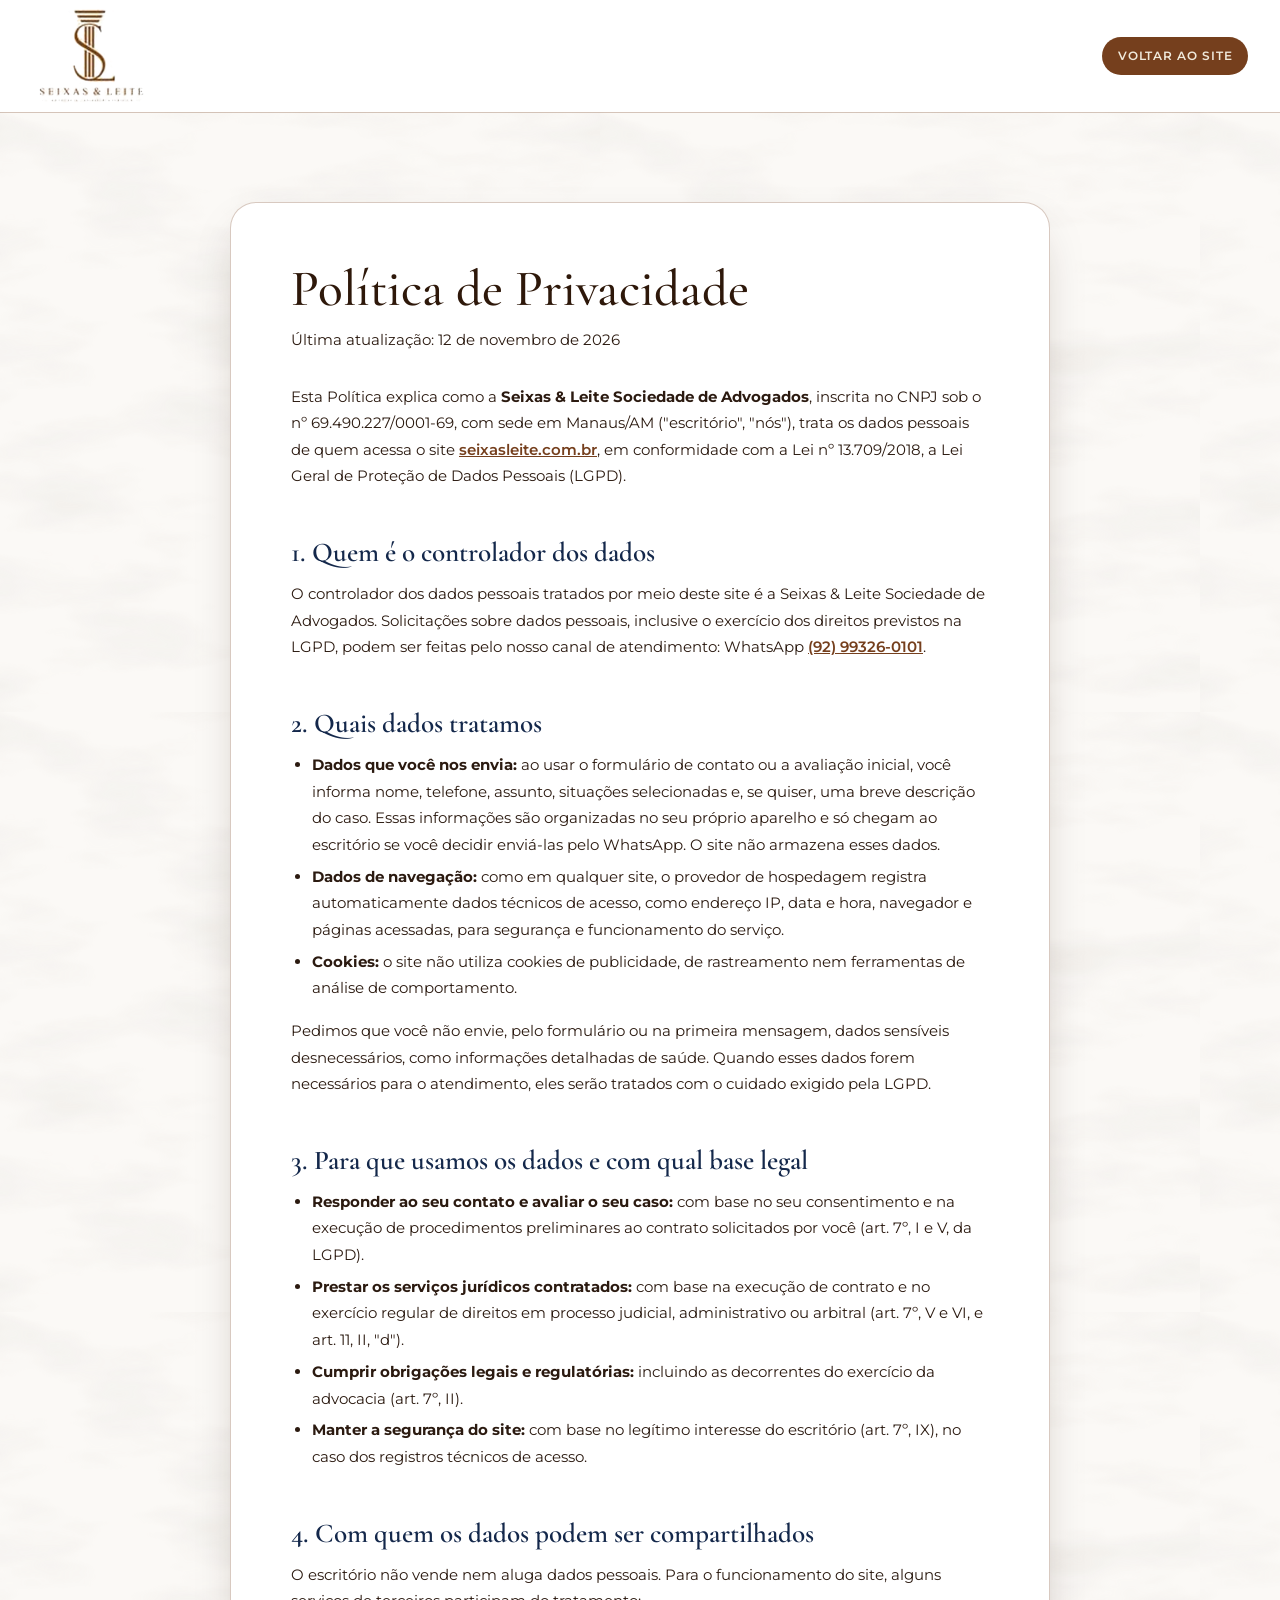
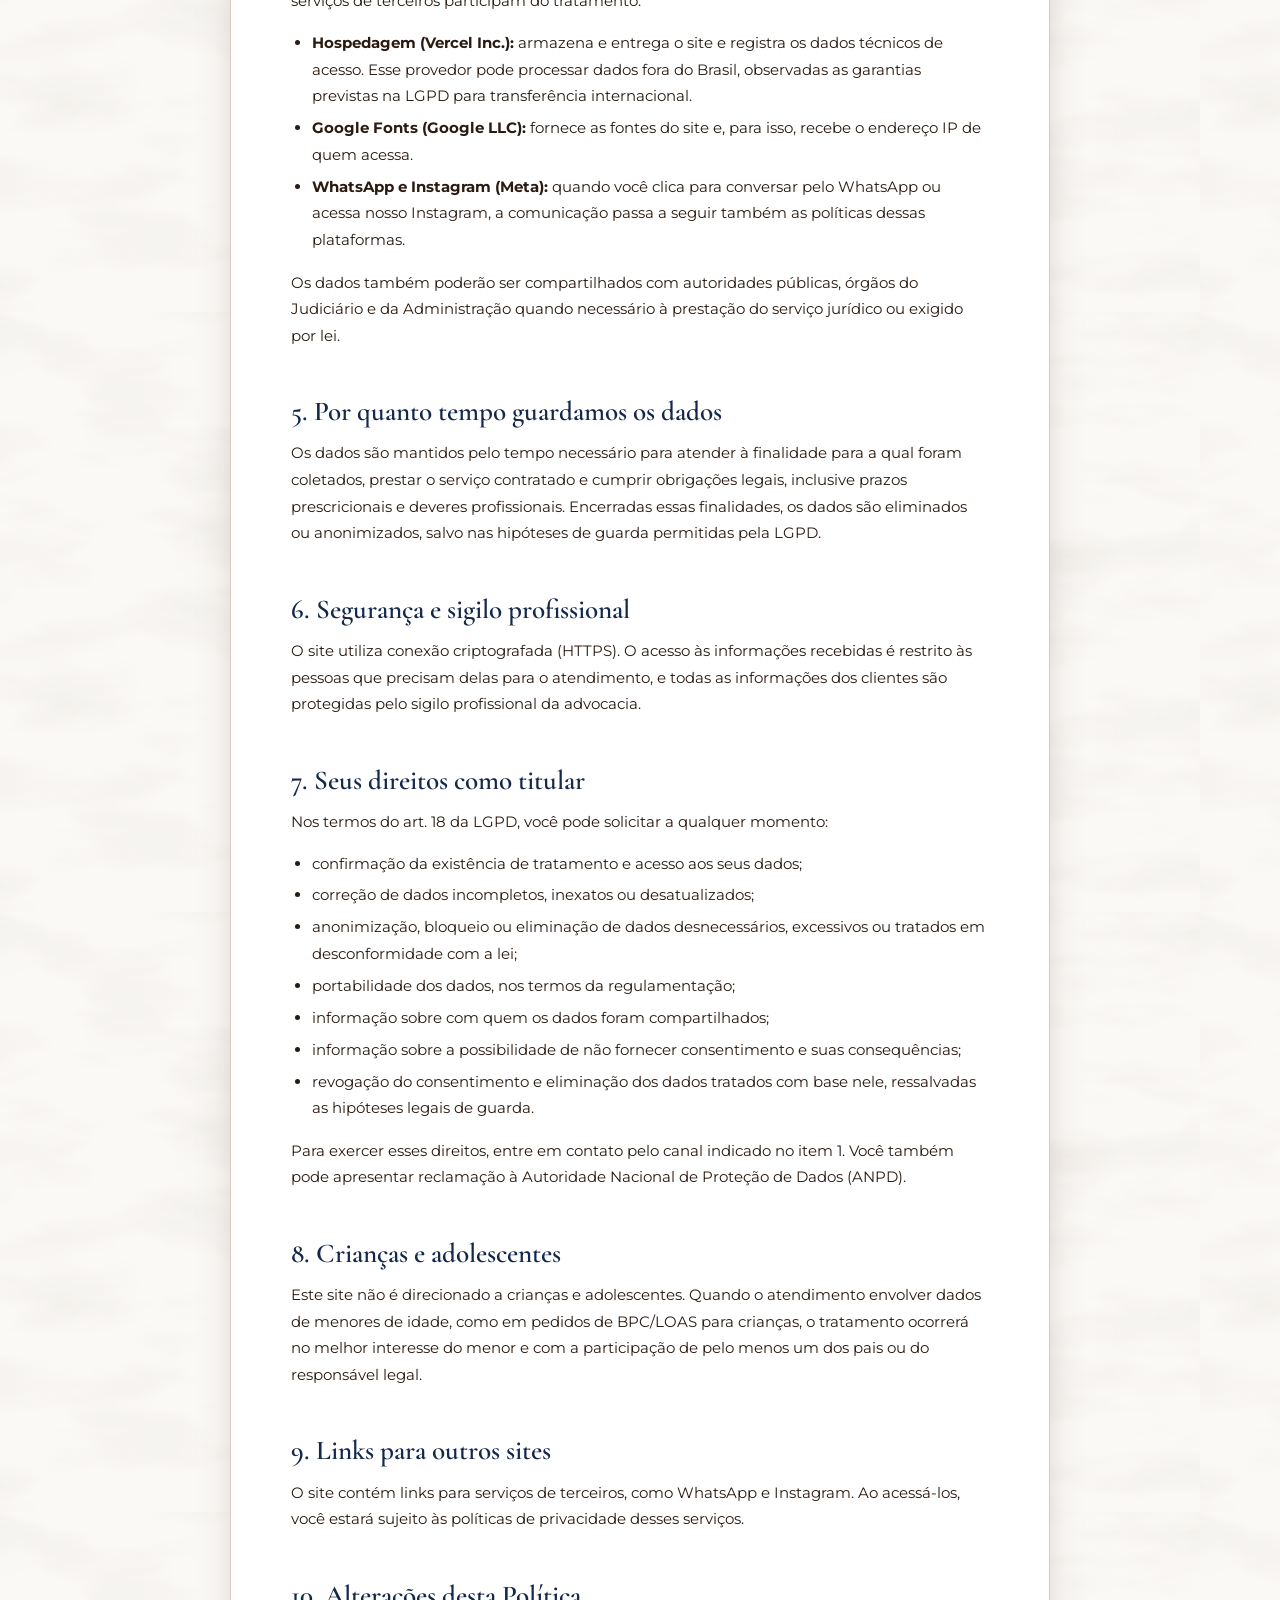
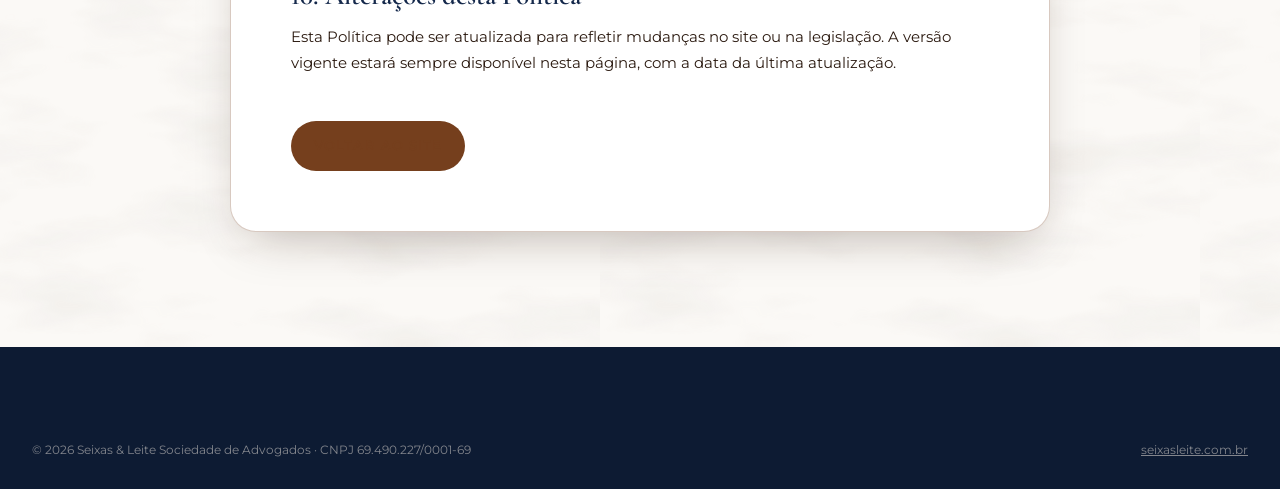
==== politica-de-privacidade.html @ 1a791e8a "Fotos do escritório, OAB das sócias, CNPJ e Política de Privacidade Galeria do escritório com amplia" ====
<!doctype html>
<html lang="pt-BR">
<head>
  <meta charset="utf-8">
  <meta name="viewport" content="width=device-width, initial-scale=1">
  <title>Política de Privacidade | Seixas &amp; Leite</title>
  <meta name="description" content="Como o site da Seixas &amp; Leite Sociedade de Advogados trata dados pessoais, em conformidade com a Lei Geral de Proteção de Dados (LGPD).">
  <meta name="robots" content="index, follow">
  <link rel="canonical" href="https://seixasleite.com.br/politica-de-privacidade">
  <meta name="theme-color" content="#14284B">
  <link rel="icon" href="/favicon.ico" sizes="48x48">
  <link rel="apple-touch-icon" href="/assets/icons/icon-180.png">
  <link rel="preconnect" href="https://fonts.googleapis.com">
  <link rel="preconnect" href="https://fonts.gstatic.com" crossorigin>
  <link href="https://fonts.googleapis.com/css2?family=Cinzel:wght@400;500;600;700&family=Cormorant+Garamond:ital,wght@0,400;0,500;0,600;0,700;1,500&family=Montserrat:wght@300;400;500;600;700&display=swap" rel="stylesheet">
  <link rel="stylesheet" href="/css/style.css?v=20261112">
</head>
<body class="legal-page">

  <header class="header">
    <div class="header__inner container">
      <a href="/" class="brand" aria-label="Seixas & Leite - início">
        <img src="/assets/img/logo-topo.png" alt="Seixas &amp; Leite Advocacia" class="brand__logo" width="400" height="345">
      </a>
      <a href="/" class="btn btn--coffee btn--sm">Voltar ao site</a>
    </div>
  </header>

  <main class="legal">
    <div class="container">
      <article class="legal__box">
        <h1>Política de Privacidade</h1>
        <p class="legal__updated">Última atualização: 12 de novembro de 2026</p>

        <p>Esta Política explica como a <strong>Seixas &amp; Leite Sociedade de Advogados</strong>, inscrita no CNPJ sob o nº 69.490.227/0001-69, com sede em Manaus/AM ("escritório", "nós"), trata os dados pessoais de quem acessa o site <a href="https://seixasleite.com.br">seixasleite.com.br</a>, em conformidade com a Lei nº 13.709/2018, a Lei Geral de Proteção de Dados Pessoais (LGPD).</p>

        <h2>1. Quem é o controlador dos dados</h2>
        <p>O controlador dos dados pessoais tratados por meio deste site é a Seixas &amp; Leite Sociedade de Advogados. Solicitações sobre dados pessoais, inclusive o exercício dos direitos previstos na LGPD, podem ser feitas pelo nosso canal de atendimento: WhatsApp <a href="https://wa.me/5592993260101" target="_blank" rel="noopener">(92) 99326-0101</a>.</p>

        <h2>2. Quais dados tratamos</h2>
        <ul>
          <li><strong>Dados que você nos envia:</strong> ao usar o formulário de contato ou a avaliação inicial, você informa nome, telefone, assunto, situações selecionadas e, se quiser, uma breve descrição do caso. Essas informações são organizadas no seu próprio aparelho e só chegam ao escritório se você decidir enviá-las pelo WhatsApp. O site não armazena esses dados.</li>
          <li><strong>Dados de navegação:</strong> como em qualquer site, o provedor de hospedagem registra automaticamente dados técnicos de acesso, como endereço IP, data e hora, navegador e páginas acessadas, para segurança e funcionamento do serviço.</li>
          <li><strong>Cookies:</strong> o site não utiliza cookies de publicidade, de rastreamento nem ferramentas de análise de comportamento.</li>
        </ul>
        <p>Pedimos que você não envie, pelo formulário ou na primeira mensagem, dados sensíveis desnecessários, como informações detalhadas de saúde. Quando esses dados forem necessários para o atendimento, eles serão tratados com o cuidado exigido pela LGPD.</p>

        <h2>3. Para que usamos os dados e com qual base legal</h2>
        <ul>
          <li><strong>Responder ao seu contato e avaliar o seu caso:</strong> com base no seu consentimento e na execução de procedimentos preliminares ao contrato solicitados por você (art. 7º, I e V, da LGPD).</li>
          <li><strong>Prestar os serviços jurídicos contratados:</strong> com base na execução de contrato e no exercício regular de direitos em processo judicial, administrativo ou arbitral (art. 7º, V e VI, e art. 11, II, "d").</li>
          <li><strong>Cumprir obrigações legais e regulatórias:</strong> incluindo as decorrentes do exercício da advocacia (art. 7º, II).</li>
          <li><strong>Manter a segurança do site:</strong> com base no legítimo interesse do escritório (art. 7º, IX), no caso dos registros técnicos de acesso.</li>
        </ul>

        <h2>4. Com quem os dados podem ser compartilhados</h2>
        <p>O escritório não vende nem aluga dados pessoais. Para o funcionamento do site, alguns serviços de terceiros participam do tratamento:</p>
        <ul>
          <li><strong>Hospedagem (Vercel Inc.):</strong> armazena e entrega o site e registra os dados técnicos de acesso. Esse provedor pode processar dados fora do Brasil, observadas as garantias previstas na LGPD para transferência internacional.</li>
          <li><strong>Google Fonts (Google LLC):</strong> fornece as fontes do site e, para isso, recebe o endereço IP de quem acessa.</li>
          <li><strong>WhatsApp e Instagram (Meta):</strong> quando você clica para conversar pelo WhatsApp ou acessa nosso Instagram, a comunicação passa a seguir também as políticas dessas plataformas.</li>
        </ul>
        <p>Os dados também poderão ser compartilhados com autoridades públicas, órgãos do Judiciário e da Administração quando necessário à prestação do serviço jurídico ou exigido por lei.</p>

        <h2>5. Por quanto tempo guardamos os dados</h2>
        <p>Os dados são mantidos pelo tempo necessário para atender à finalidade para a qual foram coletados, prestar o serviço contratado e cumprir obrigações legais, inclusive prazos prescricionais e deveres profissionais. Encerradas essas finalidades, os dados são eliminados ou anonimizados, salvo nas hipóteses de guarda permitidas pela LGPD.</p>

        <h2>6. Segurança e sigilo profissional</h2>
        <p>O site utiliza conexão criptografada (HTTPS). O acesso às informações recebidas é restrito às pessoas que precisam delas para o atendimento, e todas as informações dos clientes são protegidas pelo sigilo profissional da advocacia.</p>

        <h2>7. Seus direitos como titular</h2>
        <p>Nos termos do art. 18 da LGPD, você pode solicitar a qualquer momento:</p>
        <ul>
          <li>confirmação da existência de tratamento e acesso aos seus dados;</li>
          <li>correção de dados incompletos, inexatos ou desatualizados;</li>
          <li>anonimização, bloqueio ou eliminação de dados desnecessários, excessivos ou tratados em desconformidade com a lei;</li>
          <li>portabilidade dos dados, nos termos da regulamentação;</li>
          <li>informação sobre com quem os dados foram compartilhados;</li>
          <li>informação sobre a possibilidade de não fornecer consentimento e suas consequências;</li>
          <li>revogação do consentimento e eliminação dos dados tratados com base nele, ressalvadas as hipóteses legais de guarda.</li>
        </ul>
        <p>Para exercer esses direitos, entre em contato pelo canal indicado no item 1. Você também pode apresentar reclamação à Autoridade Nacional de Proteção de Dados (ANPD).</p>

        <h2>8. Crianças e adolescentes</h2>
        <p>Este site não é direcionado a crianças e adolescentes. Quando o atendimento envolver dados de menores de idade, como em pedidos de BPC/LOAS para crianças, o tratamento ocorrerá no melhor interesse do menor e com a participação de pelo menos um dos pais ou do responsável legal.</p>

        <h2>9. Links para outros sites</h2>
        <p>O site contém links para serviços de terceiros, como WhatsApp e Instagram. Ao acessá-los, você estará sujeito às políticas de privacidade desses serviços.</p>

        <h2>10. Alterações desta Política</h2>
        <p>Esta Política pode ser atualizada para refletir mudanças no site ou na legislação. A versão vigente estará sempre disponível nesta página, com a data da última atualização.</p>

        <a href="/" class="btn btn--coffee legal__back">Voltar ao site</a>
      </article>
    </div>
  </main>

  <footer class="footer">
    <div class="container footer__bottom">
      <p>© <span data-year>2026</span> Seixas &amp; Leite Sociedade de Advogados · CNPJ 69.490.227/0001-69</p>
      <p><a href="/">seixasleite.com.br</a></p>
    </div>
  </footer>

</body>
</html>
---- css/style.css ----
/* =========================================================
   Seixas & Leite · Sociedade de Advocacia
   Identidade: marrom café (#753F1D) + branco/creme, como nos posts
   Fontes: Cinzel (logo) · Cormorant Garamond (serifa) ·
           Anton (títulos de impacto dos posts) ·
           Montserrat (texto)
   ========================================================= */

:root {
  --coffee: #753f1d;      /* marrom café dos posts */
  --navy: #14284b;        /* azul-marinho: segunda cor principal */
  --navy-deep: #0d1b33;
  --coffee-deep: #5a2f14;
  --coffee-ink: #2e180a;
  --brown: #753f1d;
  --bronze: #8a5532;      /* café claro: detalhes sobre fundo branco */
  --sand: #f0eadc;        /* creme das letras dos posts */
  --paper: #f7f3ec;
  --cream: #f0eadc;
  --marble: #fbf9f6;
  --ink: #2b1a10;
  --muted: #6f5847;
  --line: rgba(117, 63, 29, .28);

  --f-logo: "Cinzel", "Times New Roman", serif;
  --f-serif: "Cormorant Garamond", Georgia, serif;
  --f-impact: "Anton", "Oswald", Impact, sans-serif;
  --f-body: "Montserrat", system-ui, sans-serif;

  --radius: 18px;
  --shadow: 0 20px 50px -20px rgba(46, 24, 10, .35);
  --ease: cubic-bezier(.22, .8, .2, 1);
  --header-h: 112px;

  /* Textura de mármore em SVG (sem imagem externa) */
  --marble-tex: url("data:image/svg+xml,%3Csvg xmlns='http://www.w3.org/2000/svg' width='600' height='600'%3E%3Cfilter id='m'%3E%3CfeTurbulence type='fractalNoise' baseFrequency='.006 .018' numOctaves='4' seed='7'/%3E%3CfeColorMatrix values='0 0 0 0 .55 0 0 0 0 .5 0 0 0 0 .46 0 0 0 -2.2 1.25'/%3E%3C/filter%3E%3Crect width='100%25' height='100%25' filter='url(%23m)' opacity='.16'/%3E%3C/svg%3E");
}

*, *::before, *::after { box-sizing: border-box; }
html { scroll-behavior: smooth; scroll-padding-top: var(--header-h); -webkit-text-size-adjust: 100%; }
body {
  margin: 0;
  font-family: var(--f-body);
  font-size: 16px;
  line-height: 1.65;
  color: var(--ink);
  background: var(--marble);
  overflow-x: hidden;
  -webkit-font-smoothing: antialiased;
}
body.menu-open { overflow: hidden; }
img { max-width: 100%; display: block; }
a { color: inherit; }
button { font: inherit; cursor: pointer; }
h1, h2, h3 { margin: 0; line-height: 1.05; font-weight: 600; }
p { margin: 0 0 1em; }
ul, ol { margin: 0; padding: 0; list-style: none; }
::selection { background: var(--coffee); color: var(--cream); }

.container { width: min(1240px, 100% - 32px); margin-inline: auto; }
@media (min-width: 768px) { .container { width: min(1240px, 100% - 64px); } }

.ico { width: 1.15em; height: 1.15em; flex: none; }

.marble {
  background-color: var(--marble);
  background-image: var(--marble-tex);
  background-size: 600px;
}

/* ---------- Tipografia "dos posts" ---------- */
.t-serif { font-family: var(--f-serif); font-weight: 500; font-style: italic; display: block; }
.t-impact { font-family: var(--f-impact); font-weight: 400; text-transform: uppercase; letter-spacing: .01em; display: block; }
.t-impact--coffee { color: var(--coffee); }
.t-serif-lg { font-family: var(--f-logo); font-weight: 600; text-transform: uppercase; display: block; }
.t-serif-lg--coffee { color: var(--coffee); }
.panel__tagline { font-family: var(--f-serif); font-style: italic; font-weight: 600; color: var(--coffee); font-size: 1.45rem; line-height: 1.25; margin: .35em 0 .8em; }

.eyebrow {
  font-family: var(--f-logo);
  font-size: .78rem;
  letter-spacing: .32em;
  text-transform: uppercase;
  color: var(--sand);
  margin: 0 0 1.1rem;
  display: inline-flex;
  align-items: center;
  gap: .8em;
}
.eyebrow::before { content: ""; width: 34px; height: 1px; background: currentColor; }
.eyebrow--dark { color: var(--bronze); }

.column-icon { width: 26px; height: 44px; color: var(--bronze); display: block; margin: 0 auto 1rem; }
.column-icon--light { color: var(--sand); }

/* ---------- Botões ---------- */
.btn {
  --bg: var(--coffee);
  --fg: var(--cream);
  position: relative;
  display: inline-flex;
  align-items: center;
  justify-content: center;
  gap: .6em;
  padding: 1em 1.7em;
  border: 1px solid transparent;
  border-radius: 999px;
  background: var(--bg);
  color: var(--fg);
  font-family: var(--f-body);
  font-weight: 600;
  font-size: .82rem;
  letter-spacing: .08em;
  text-transform: uppercase;
  text-decoration: none;
  overflow: hidden;
  isolation: isolate;
  transition: transform .35s var(--ease), box-shadow .35s var(--ease), color .35s;
}
.btn::before {
  content: "";
  position: absolute;
  inset: 0;
  z-index: -1;
  background: var(--navy);
  transform: translateY(101%);
  transition: transform .45s var(--ease);
}
.btn:hover { transform: translateY(-2px); box-shadow: var(--shadow); }
.btn:hover::before { transform: none; }
.btn .ico { transition: transform .35s var(--ease); }
.btn:hover .ico:last-child { transform: translateX(4px); }
.btn--light { --bg: var(--sand); --fg: var(--coffee-ink); }
.btn--light::before { background: #fff; }
.btn--coffee { --bg: var(--coffee); }
.btn--ghost { --bg: transparent; border-color: rgba(245, 237, 227, .55); color: var(--cream); }
.btn--ghost::before { background: var(--cream); }
.btn--ghost:hover { color: var(--coffee-ink); }
.btn--sm { padding: .75em 1.25em; font-size: .72rem; }
.btn--block { width: 100%; }
.btn:disabled { opacity: .45; cursor: not-allowed; transform: none; box-shadow: none; }
.btn:disabled::before { display: none; }
.btn:focus-visible, a:focus-visible, button:focus-visible, summary:focus-visible { outline: 2px solid var(--bronze); outline-offset: 3px; }
:is(.hero, .checklist, .duo, .testimonials, .contact, .footer, .menu-mobile) :focus-visible { outline-color: var(--sand); }

.link-arrow { display: inline-flex; align-items: center; gap: .5em; color: var(--coffee); font-weight: 600; text-decoration: none; border-bottom: 1px solid var(--line); padding-bottom: 2px; }
.link-arrow:hover .ico { transform: translateX(4px); }
.link-arrow .ico { transition: transform .3s var(--ease); }

/* ---------- Espaços para imagens (o cliente envia depois) ---------- */
.slot { position: relative; overflow: hidden; margin: 0; background: linear-gradient(140deg, var(--coffee-deep), var(--coffee) 70%, var(--bronze)); }
.slot img { width: 100%; height: 100%; object-fit: cover; }
.slot.is-empty img { display: none; }
.slot.is-empty::before {
  content: "";
  position: absolute;
  inset: 0;
  background:
    radial-gradient(120% 80% at 80% 20%, rgba(240, 234, 220, .28), transparent 60%),
    repeating-linear-gradient(90deg, rgba(255, 255, 255, .035) 0 2px, transparent 2px 22px);
}
.slot.is-empty::after {
  content: attr(data-label);
  position: absolute;
  left: 50%;
  bottom: 18px;
  transform: translateX(-50%);
  max-width: calc(100% - 32px);
  padding: .45em 1em;
  border: 1px dashed rgba(240, 234, 220, .6);
  border-radius: 999px;
  color: var(--paper);
  font-size: .68rem;
  letter-spacing: .08em;
  text-align: center;
  white-space: nowrap;
  overflow: hidden;
  text-overflow: ellipsis;
  background: rgba(46, 24, 10, .45);
  backdrop-filter: blur(4px);
}


/* =========================================================
   HEADER
   ========================================================= */
/* Topo branco, como o fundo da logo */
.header {
  position: fixed;
  inset: 0 0 auto;
  z-index: 130;
  height: var(--header-h);
  color: var(--coffee);
  background: #fff;
  box-shadow: 0 1px 0 var(--line);
  transition: box-shadow .4s, height .4s var(--ease);
}
.header__inner { height: 100%; display: flex; align-items: center; justify-content: space-between; gap: 24px; }
.header.is-scrolled { box-shadow: 0 1px 0 var(--line), 0 12px 30px -20px rgba(46, 24, 10, .45); }

.brand { display: flex; align-items: center; text-decoration: none; flex: none; height: 100%; }
.brand__logo { height: calc(var(--header-h) - 12px); width: auto; transition: transform .5s var(--ease); }
.brand:hover .brand__logo { transform: scale(1.04); }

.nav { display: flex; align-items: center; gap: 18px; }
.nav__list { display: flex; gap: 2px; }
.nav__cta { white-space: nowrap; }
.nav__link {
  position: relative;
  display: flex;
  align-items: baseline;
  gap: 6px;
  padding: 10px 12px;
  white-space: nowrap;
  font-size: .74rem;
  font-weight: 500;
  letter-spacing: .1em;
  text-transform: uppercase;
  text-decoration: none;
  border-radius: 999px;
  transition: color .3s, background .3s;
}
.nav__link:hover { background: rgba(117, 63, 29, .06); }
.nav__link::after {
  content: "";
  position: absolute;
  left: 14px;
  right: 14px;
  bottom: 5px;
  height: 1px;
  background: var(--coffee);
  transform: scaleX(0);
  transform-origin: right;
  transition: transform .45s var(--ease);
}
.nav__link:hover::after, .nav__link.is-current::after { transform: scaleX(1); transform-origin: left; }
.nav__link { color: var(--ink); }
.nav__link.is-current { color: var(--coffee); font-weight: 600; }

.burger { display: none; width: 46px; height: 46px; border: 1px solid currentColor; border-radius: 50%; background: transparent; color: inherit; position: relative; z-index: 120; }
.burger span { position: absolute; left: 13px; right: 13px; height: 1.5px; background: currentColor; transition: transform .4s var(--ease), opacity .3s; }
.burger span:nth-child(1) { top: 16px; }
.burger span:nth-child(2) { top: 22px; right: 18px; }
.burger span:nth-child(3) { top: 28px; }
.menu-open .burger span:nth-child(1) { transform: translateY(6px) rotate(45deg); }
.menu-open .burger span:nth-child(2) { opacity: 0; }
.menu-open .burger span:nth-child(3) { transform: translateY(-6px) rotate(-45deg); }

.menu-mobile {
  position: fixed;
  inset: var(--header-h) 0 0;
  z-index: 110;
  display: flex;
  flex-direction: column;
  justify-content: center;
  gap: 32px;
  padding: 32px 28px 40px;
  overflow-y: auto;
  background: var(--navy);
  background-image: radial-gradient(90% 60% at 100% 0, rgba(255, 255, 255, .08), transparent), var(--marble-tex);
  color: var(--sand);
  clip-path: circle(0 at calc(100% - 40px) 0);
  transition: clip-path .7s var(--ease);
  visibility: hidden;
}
.menu-open .menu-mobile { clip-path: circle(150% at calc(100% - 40px) 0); visibility: visible; }
.menu-mobile__column { position: absolute; right: -20px; bottom: -10px; width: 180px; height: 300px; color: var(--sand); opacity: .08; }
.menu-mobile ul { display: grid; gap: 6px; }
.menu-mobile li { opacity: 0; transform: translateY(20px); transition: opacity .5s, transform .5s var(--ease); }
.menu-open .menu-mobile li { opacity: 1; transform: none; }
.menu-open .menu-mobile li:nth-child(1) { transition-delay: .15s; }
.menu-open .menu-mobile li:nth-child(2) { transition-delay: .2s; }
.menu-open .menu-mobile li:nth-child(3) { transition-delay: .25s; }
.menu-open .menu-mobile li:nth-child(4) { transition-delay: .3s; }
.menu-open .menu-mobile li:nth-child(5) { transition-delay: .35s; }
.menu-mobile a:not(.btn) { display: flex; align-items: baseline; gap: 14px; font-family: var(--f-serif); font-size: clamp(2rem, 9vw, 3rem); font-weight: 500; text-decoration: none; line-height: 1.25; }
.menu-mobile .btn { align-self: flex-start; }
.menu-mobile__foot { font-size: .8rem; color: var(--paper); opacity: .7; margin: 0; display: flex; align-items: center; gap: 6px; }

@media (max-width: 1100px) {
  :root { --header-h: 92px; }
  .nav { display: none; }
  .burger { display: block; }
}
@media (max-width: 420px) {
  :root { --header-h: 84px; }

}

/* =========================================================
   HERO / BANNER
   ========================================================= */
.hero {
  position: relative;
  height: 100vh;
  height: 100svh;
  min-height: 640px;
  overflow: hidden;
  background: var(--navy-deep);
  color: var(--cream);
}
.hero__slides, .slide { position: absolute; inset: 0; }
.slide { opacity: 0; visibility: hidden; transition: opacity 1.1s var(--ease), visibility 1.1s; }
.slide.is-active { opacity: 1; visibility: visible; z-index: 1; }
.slide__media { position: absolute; inset: 0; }
.slide__media img { transform: scale(1.12); transition: transform 7s linear; }
.slide.is-active .slide__media img { transform: scale(1); }
.slide__media.is-empty::after { bottom: auto; top: calc(var(--header-h) + 18px); left: auto; right: 24px; transform: none; }

/* camadas de cor para leitura do texto */
.slide::after {
  content: "";
  position: absolute;
  inset: 0;
  pointer-events: none;
  background:
    linear-gradient(90deg, rgba(20, 40, 75, .96) 0%, rgba(20, 40, 75, .8) 38%, rgba(20, 40, 75, .05) 78%),
    linear-gradient(0deg, rgba(13, 27, 51, .7), transparent 40%);
}

/* Coluna gigante decorativa quando o banner está sem foto */
.slide .slide__media.is-empty::before {
  background:
    url("data:image/svg+xml,%3Csvg xmlns='http://www.w3.org/2000/svg' viewBox='0 0 60 100'%3E%3Cpath fill='%23f0eadc' fill-opacity='.14' d='M4 4h52v4H4zM8 10h44v3H8zM12 15h36v3H12zM15 20h3v62h-3zM21 20h3v62h-3zM27 20h3v62h-3zM33 20h3v62h-3zM39 20h3v62h-3zM12 84h36v3H12zM8 89h44v3H8zM4 94h52v4H4z'/%3E%3C/svg%3E") no-repeat right 8% center / auto 78%,
    radial-gradient(70% 70% at 75% 40%, rgba(240, 234, 220, .25), transparent 70%);
}

.slide__content {
  position: relative;
  z-index: 2;
  height: 100%;
  display: flex;
  flex-direction: column;
  justify-content: center;
  padding-top: var(--header-h);
  padding-bottom: 110px;
}
.slide__content > * { max-width: 640px; }
.slide__title { font-size: clamp(2.6rem, 7.2vw, 5.6rem); line-height: .98; margin-bottom: 1.4rem; }
.slide__title .t-serif { font-size: .62em; color: var(--paper); font-weight: 500; margin-bottom: .1em; }
.slide__title .t-impact { color: var(--cream); }
.slide__text { font-size: clamp(.95rem, 1.6vw, 1.1rem); color: rgba(245, 237, 227, .86); max-width: 520px; font-weight: 300; }
.slide__text strong { color: var(--paper); font-weight: 600; }
.slide__actions { display: flex; flex-wrap: wrap; gap: 12px; margin-top: .8rem; }

/* entrada animada do conteúdo do slide */
.slide__content > * { opacity: 0; transform: translateY(28px); }
.slide.is-active .slide__content > * { opacity: 1; transform: none; transition: opacity .9s var(--ease), transform .9s var(--ease); }
.slide.is-active .slide__content > :nth-child(1) { transition-delay: .25s; }
.slide.is-active .slide__content > :nth-child(2) { transition-delay: .4s; }
.slide.is-active .slide__content > :nth-child(3) { transition-delay: .6s; }
.slide.is-active .slide__content > :nth-child(4) { transition-delay: .75s; }

/* Setas do carrossel de depoimentos */
.arrow {
  width: 50px;
  height: 50px;
  border-radius: 50%;
  border: 1px solid rgba(245, 237, 227, .4);
  background: rgba(46, 24, 10, .25);
  color: var(--cream);
  display: grid;
  place-items: center;
  backdrop-filter: blur(6px);
  transition: background .3s, color .3s, transform .3s var(--ease);
}
.arrow:hover { background: var(--sand); color: var(--coffee-ink); transform: scale(1.06); }
.arrow--prev .ico { transform: rotate(180deg); }

.hero__scroll {
  position: absolute;
  z-index: 3;
  left: 50%;
  bottom: 30px;
  transform: translateX(-50%);
  display: grid;
  justify-items: center;
  gap: 8px;
  font-size: .62rem;
  letter-spacing: .3em;
  text-transform: uppercase;
  text-decoration: none;
  color: var(--paper);
}
.hero__scroll span { width: 1px; height: 42px; background: linear-gradient(var(--sand), transparent); position: relative; overflow: hidden; }
.hero__scroll span::after { content: ""; position: absolute; left: 0; top: -40%; width: 1px; height: 40%; background: var(--cream); animation: scrollLine 2s ease-in-out infinite; }
@keyframes scrollLine { to { top: 110%; } }

@media (max-width: 767px) {
  .hero { min-height: 600px; }
  .slide::after { background: linear-gradient(0deg, rgba(20, 40, 75, .98) 8%, rgba(20, 40, 75, .8) 50%, rgba(20, 40, 75, .1) 100%); }
  .slide__content { justify-content: flex-end; padding-bottom: 64px; }
  .slide .slide__media.is-empty::before { background-position: center 22%, center; background-size: auto 46%, cover; }
  .slide__actions .btn { flex: 1 1 100%; }
  .hero__scroll { display: none; }
  .arrow { width: 44px; height: 44px; }
}

/* ---------- Faixa (marquee) ---------- */
.marquee { background: var(--coffee); color: var(--paper); overflow: hidden; padding: 18px 0; border-block: 1px solid rgba(240, 234, 220, .35); }
.marquee__track { display: flex; width: max-content; gap: 34px; align-items: center; animation: marquee 38s linear infinite; }
.marquee span { font-family: var(--f-logo); font-size: clamp(.9rem, 1.6vw, 1.15rem); letter-spacing: .22em; text-transform: uppercase; white-space: nowrap; }
.marquee i { color: var(--sand); font-style: normal; }
.marquee:hover .marquee__track { animation-play-state: paused; }
@keyframes marquee { to { transform: translateX(-50%); } }

/* =========================================================
   SEÇÕES (base)
   ========================================================= */
.section { padding: clamp(80px, 11vw, 140px) 0; position: relative; }
.section__head { text-align: center; max-width: 720px; margin: 0 auto clamp(44px, 6vw, 70px); }
.section__head .eyebrow { justify-content: center; }
.section__head .eyebrow::after { content: ""; width: 34px; height: 1px; background: currentColor; }
.section__title { font-family: var(--f-serif); font-weight: 500; font-size: clamp(2.3rem, 5.4vw, 4rem); line-height: 1.02; color: var(--coffee-ink); margin-bottom: .45em; }
.section__title em { font-style: italic; color: var(--coffee); position: relative; }
.section__title--left { text-align: left; }
.section__title--light { color: var(--cream); }
.section__title--light em { color: var(--sand); }
.section__lead { color: var(--muted); font-size: 1.05rem; margin: 0; }

/* Revelar ao rolar */
.reveal { opacity: 0; transform: translateY(40px); transition: opacity 1s var(--ease), transform 1s var(--ease); }
.reveal.is-visible { opacity: 1; transform: none; }

/* =========================================================
   SERVIÇOS (abas)
   ========================================================= */
.tabs__list {
  position: relative;
  display: flex;
  gap: 4px;
  padding: 6px;
  margin: 0 auto 36px;
  width: fit-content;
  max-width: 100%;
  background: #fff;
  border: 1px solid var(--line);
  border-radius: 999px;
  box-shadow: var(--shadow);
  overflow-x: auto;
  scrollbar-width: none;
}
.tabs__list::-webkit-scrollbar { display: none; }
.tab {
  position: relative;
  z-index: 1;
  display: flex;
  align-items: center;
  gap: 8px;
  padding: 14px 22px;
  border: 0;
  border-radius: 999px;
  background: transparent;
  color: var(--muted);
  font-weight: 600;
  font-size: .82rem;
  letter-spacing: .04em;
  white-space: nowrap;
  transition: color .35s;
}
.tab.is-active { color: var(--cream); }
.tab__icon { width: 20px; height: 20px; color: var(--bronze); transition: color .35s; }
.tab.is-active .tab__icon { color: var(--paper); }
.tabs__ink { position: absolute; top: 6px; bottom: 6px; left: 0; width: 0; border-radius: 999px; background: linear-gradient(135deg, var(--navy), var(--navy-deep)); transition: transform .5s var(--ease), width .5s var(--ease); }

.tab-panel { animation: panelIn .7s var(--ease); }
.tab-panel[hidden] { display: none; }
@keyframes panelIn { from { opacity: 0; transform: translateY(18px); } to { opacity: 1; transform: none; } }

.panel {
  display: grid;
  grid-template-columns: minmax(0, 5fr) minmax(0, 7fr);
  gap: clamp(28px, 4vw, 56px);
  padding: clamp(28px, 4vw, 52px);
  background: #fff;
  border: 1px solid var(--line);
  border-radius: calc(var(--radius) + 8px);
  box-shadow: var(--shadow);
  position: relative;
  overflow: hidden;
}
.panel::before { content: ""; position: absolute; inset: 0 auto 0 0; width: 5px; background: linear-gradient(var(--navy), var(--coffee)); }
.panel__intro h3 { font-size: clamp(2.2rem, 4.2vw, 3.4rem); line-height: .95; color: var(--brown); }
.panel__intro p:not(.panel__tagline) { color: var(--muted); }
.panel__intro strong { color: var(--coffee); }
.panel__grid { display: grid; grid-template-columns: repeat(2, minmax(0, 1fr)); gap: 14px; align-content: start; }
.card-mini {
  padding: 20px 20px 18px;
  border: 1px solid var(--line);
  border-radius: var(--radius);
  background: linear-gradient(180deg, var(--marble), #fff);
  transition: transform .4s var(--ease), box-shadow .4s var(--ease), border-color .4s;
  position: relative;
}
.card-mini--wide { grid-column: 1 / -1; }
.card-mini::before { content: "✦"; color: var(--bronze); font-size: .8rem; display: block; margin-bottom: 6px; transition: transform .5s var(--ease); }
.card-mini:hover { transform: translateY(-4px); border-color: var(--coffee); box-shadow: 0 16px 30px -18px rgba(117, 63, 29, .45); }
.card-mini:hover::before { transform: rotate(180deg) scale(1.2); }
.card-mini b { display: block; color: var(--coffee-ink); font-size: .95rem; margin-bottom: 4px; line-height: 1.3; }
.card-mini span { color: var(--muted); font-size: .86rem; line-height: 1.5; }

@media (max-width: 900px) {
  .panel { grid-template-columns: 1fr; }
}
@media (max-width: 560px) {
  .tabs__list { width: 100%; border-radius: 20px; }
  .tab { padding: 12px 16px; font-size: .76rem; }
  .panel__grid { grid-template-columns: 1fr; }
}

/* =========================================================
   CHECKLIST
   ========================================================= */
.checklist { background: var(--navy); color: var(--cream); overflow: hidden; }
.checklist::before { content: ""; position: absolute; inset: 0; background: radial-gradient(60% 70% at 0 0, rgba(255, 255, 255, .07), transparent 70%), radial-gradient(50% 60% at 100% 100%, rgba(117, 63, 29, .45), transparent 70%); }
.checklist__grid { position: relative; display: grid; grid-template-columns: 1fr 1fr; gap: clamp(36px, 6vw, 90px); align-items: center; }
.checklist__title { font-size: clamp(3rem, 8vw, 6rem); line-height: .9; margin-bottom: .4em; }
.checklist__title .t-serif { font-size: .55em; line-height: 1.1; color: var(--sand); margin-bottom: .15em; }
.checklist__title .t-impact--outline { color: transparent; -webkit-text-stroke: 1.5px var(--sand); }
.checklist__head > p { color: rgba(245, 237, 227, .78); max-width: 460px; }

.meter { margin-top: 28px; max-width: 420px; }
.meter__bar { height: 6px; border-radius: 9px; background: rgba(245, 237, 227, .12); overflow: hidden; }
.meter__bar span { display: block; height: 100%; width: calc(var(--p) * 1%); background: linear-gradient(90deg, var(--sand), var(--paper)); transition: width .6s var(--ease); }
.meter__text { margin-top: 10px; font-size: .85rem; color: var(--paper); }
.meter__text b { font-family: var(--f-impact); font-size: 1.4rem; font-weight: 400; color: var(--sand); margin-right: 4px; }

.checklist__list { display: grid; gap: 10px; }
.check {
  display: flex;
  align-items: center;
  gap: 14px;
  padding: 15px 18px;
  border: 1px solid rgba(240, 234, 220, .25);
  border-radius: 14px;
  background: rgba(245, 237, 227, .04);
  cursor: pointer;
  transition: background .3s, border-color .3s, transform .3s var(--ease);
  font-size: .93rem;
}
.check:hover { background: rgba(245, 237, 227, .08); transform: translateX(4px); }
.check input { position: absolute; opacity: 0; pointer-events: none; }
.check__box { flex: none; width: 24px; height: 24px; border-radius: 7px; border: 1.5px solid var(--sand); display: grid; place-items: center; transition: background .3s; }
.check__box::after { content: ""; width: 10px; height: 5px; border-left: 2px solid var(--coffee-ink); border-bottom: 2px solid var(--coffee-ink); transform: rotate(-45deg) scale(0); margin-top: -2px; transition: transform .3s var(--ease); }
.check input:checked ~ .check__box { background: var(--sand); }
.check input:checked ~ .check__box::after { transform: rotate(-45deg) scale(1); }
.check:has(input:checked) { border-color: var(--sand); background: rgba(240, 234, 220, .12); }
.check input:focus-visible ~ .check__box { outline: 2px solid var(--paper); outline-offset: 3px; }
.checklist__list .btn { margin-top: 10px; }

@media (max-width: 900px) { .checklist__grid { grid-template-columns: 1fr; } }

/* =========================================================
   ESPECIALISTAS
   ========================================================= */
.team__grid { display: grid; grid-template-columns: 1fr auto 1fr; gap: clamp(24px, 4vw, 48px); align-items: center; }
.person {
  background: #fff;
  border-radius: calc(var(--radius) + 6px);
  overflow: hidden;
  border: 1px solid var(--line);
  box-shadow: var(--shadow);
  transition: transform .6s var(--ease), box-shadow .6s var(--ease);
}
.person:hover { transform: translateY(-8px); box-shadow: 0 34px 60px -28px rgba(46, 24, 10, .55); }
.person__photo { aspect-ratio: 750 / 790; }
.person__photo img { transition: transform 1.2s var(--ease); }
.person:hover .person__photo img { transform: scale(1.05); }
.person__photo.is-empty::before { background: url("data:image/svg+xml,%3Csvg xmlns='http://www.w3.org/2000/svg' viewBox='0 0 60 100'%3E%3Cpath fill='%23f0eadc' fill-opacity='.22' d='M4 4h52v4H4zM8 10h44v3H8zM12 15h36v3H12zM15 20h3v62h-3zM21 20h3v62h-3zM27 20h3v62h-3zM33 20h3v62h-3zM39 20h3v62h-3zM12 84h36v3H12zM8 89h44v3H8zM4 94h52v4H4z'/%3E%3C/svg%3E") no-repeat center 40% / auto 45%; }
.person__body { padding: 26px 28px 24px; position: relative; }
.person__role { font-family: var(--f-logo); font-size: .7rem; letter-spacing: .28em; text-transform: uppercase; color: var(--bronze); margin-bottom: .4rem; }
.sr-only { position: absolute; width: 1px; height: 1px; padding: 0; margin: -1px; overflow: hidden; clip: rect(0 0 0 0); white-space: nowrap; border: 0; }
.person__oab { font-size: .78rem; color: var(--muted); margin: .3rem 0 1rem; }
.person__tags { display: flex; flex-wrap: wrap; gap: 6px; }
.person__tags li { font-size: .7rem; font-weight: 600; letter-spacing: .06em; text-transform: uppercase; padding: 6px 12px; border-radius: 999px; background: var(--cream); color: var(--brown); }
.person__more { height: 0; overflow: hidden; transition: height .45s var(--ease); }
.person__list { margin: 0; padding: 16px 0 0; list-style: none; display: grid; gap: 8px; color: var(--muted); font-size: .9rem; line-height: 1.5; }
.person__list li { position: relative; padding-left: 16px; }
.person__list li::before { content: ""; position: absolute; left: 0; top: .6em; width: 6px; height: 6px; border-radius: 50%; background: var(--coffee); }
.person__toggle { margin-top: 18px; border: 0; background: none; padding: 0; color: var(--coffee); font-weight: 600; font-size: .78rem; letter-spacing: .1em; text-transform: uppercase; display: inline-flex; align-items: center; gap: 10px; }
.person__toggle span { width: 26px; height: 26px; border-radius: 50%; border: 1px solid var(--coffee); display: grid; place-items: center; transition: transform .4s var(--ease), background .3s, color .3s; }
.person.is-open .person__toggle span { transform: rotate(45deg); background: var(--coffee); color: #fff; }

.team__quote { max-width: 260px; text-align: center; }
.team__amp { font-family: var(--f-logo); font-size: clamp(5rem, 10vw, 8rem); line-height: 1; color: var(--coffee); display: block; }
.team__quote p { font-family: var(--f-serif); font-size: 1.35rem; line-height: 1.3; color: var(--brown); font-style: italic; }
.team__quote em { color: var(--coffee); }

@media (max-width: 900px) {
  .team__grid { grid-template-columns: 1fr 1fr; }
  .team__quote { grid-column: 1 / -1; grid-row: 1; max-width: 520px; margin: 0 auto; }
  .team__amp { font-size: 4rem; }
}
@media (max-width: 620px) { .team__grid { grid-template-columns: 1fr; } }

/* =========================================================
   BANNER DAS SÓCIAS
   ========================================================= */
.duo { position: relative; min-height: clamp(520px, 80vh, 760px); display: grid; align-items: center; color: var(--cream); overflow: hidden; }
.duo__media { position: absolute; inset: -10% 0; }
.duo__media img { will-change: transform; }
.duo::after { content: ""; position: absolute; inset: 0; background: linear-gradient(180deg, rgba(117, 63, 29, .6), rgba(90, 47, 20, .85)), radial-gradient(60% 60% at 50% 50%, transparent, rgba(46, 24, 10, .6)); }
.duo__media.is-empty::after { bottom: 24px; }
.duo__content { position: relative; z-index: 2; text-align: center; display: grid; justify-items: center; padding: 80px 0; }
.duo__names { font-family: var(--f-logo); font-size: clamp(2.6rem, 9vw, 7rem); font-weight: 500; letter-spacing: .08em; text-transform: uppercase; line-height: 1; margin: 0 0 .3em; display: flex; flex-wrap: wrap; justify-content: center; align-items: center; gap: .25em; }
.duo__names em { font-family: var(--f-logo); font-style: normal; font-weight: 400; color: var(--sand); font-size: .8em; }
.duo__text { max-width: 560px; font-size: 1.1rem; font-weight: 300; color: rgba(245, 237, 227, .88); margin-bottom: 1.8rem; }

/* =========================================================
   NOSSO ESCRITÓRIO
   ========================================================= */
.office { background: var(--cream); }
.office__grid { display: grid; grid-template-columns: 1fr 1.05fr; gap: clamp(36px, 6vw, 80px); align-items: center; }
.office__text > p { color: var(--muted); font-size: 1.02rem; }
.office__text strong { color: var(--coffee); }
.values { margin-top: 28px; display: grid; gap: 12px; }
.values li { padding: 16px 18px 16px 54px; position: relative; background: rgba(255, 255, 255, .7); border-radius: 14px; border: 1px solid var(--line); color: var(--muted); font-size: .92rem; }
.values li::before { content: "✦"; position: absolute; left: 20px; top: 15px; color: var(--bronze); }
.values b { display: block; color: var(--coffee-ink); font-family: var(--f-serif); font-size: 1.3rem; font-weight: 600; line-height: 1.2; }

.office__gallery { display: grid; grid-template-columns: 1.2fr 1fr; grid-template-rows: 1fr 1fr; gap: 14px; aspect-ratio: 1 / 1; }
.office__gallery .slot { border-radius: var(--radius); }
.office__gallery .g1 { grid-row: 1 / 3; }
.office__gallery .slot img { transition: transform 1.2s var(--ease); }
.office__gallery .slot:hover img { transform: scale(1.06); }

.steps { margin-top: clamp(64px, 9vw, 110px); }

.steps__title { font-family: var(--f-impact); font-weight: 400; text-transform: uppercase; font-size: clamp(2rem, 4.6vw, 3.4rem); color: var(--brown); text-align: center; margin-bottom: 40px; line-height: 1; }
.steps__title .t-serif { text-transform: none; font-size: .6em; color: var(--bronze); margin-bottom: .2em; }
.steps__list { display: grid; grid-template-columns: repeat(4, 1fr); gap: 18px; counter-reset: s; position: relative; }
.steps__list::before { content: ""; position: absolute; top: 34px; left: 12%; right: 12%; height: 1px; background: repeating-linear-gradient(90deg, var(--bronze) 0 6px, transparent 6px 12px); }
.step { position: relative; text-align: center; padding: 0 8px; }
.step__n { width: 68px; height: 68px; margin: 0 auto 18px; display: grid; place-items: center; border-radius: 50%; background: var(--navy); color: var(--paper); font-family: var(--f-logo); font-size: 1.5rem; box-shadow: 0 0 0 8px var(--cream), 0 0 0 9px var(--line); position: relative; transition: transform .5s var(--ease), background .4s; }
.step:hover .step__n { transform: translateY(-6px) rotate(-6deg); background: var(--coffee); }
.step b { display: block; font-family: var(--f-serif); font-size: 1.4rem; color: var(--coffee-ink); line-height: 1.2; margin-bottom: 6px; }
.step p { color: var(--muted); font-size: .9rem; margin: 0; }
.step.reveal:nth-child(2) { transition-delay: .1s; }
.step.reveal:nth-child(3) { transition-delay: .2s; }
.step.reveal:nth-child(4) { transition-delay: .3s; }
@media (max-width: 860px) {
  .steps__list { grid-template-columns: 1fr 1fr; row-gap: 40px; }
  .steps__list::before { display: none; }
}
@media (max-width: 480px) {
  .steps__list { grid-template-columns: 1fr; }
  .step { display: grid; grid-template-columns: 68px 1fr; column-gap: 18px; text-align: left; align-items: center; }
  .step__n { grid-row: 1 / 3; margin: 0; }
}

@media (max-width: 820px) {
  .office__grid { grid-template-columns: 1fr; }
  .office__gallery { aspect-ratio: 4 / 3.4; }
}

/* =========================================================
   INSTAGRAM / REELS
   ========================================================= */
.reels__track { display: grid; grid-template-columns: repeat(3, minmax(0, 1fr)); gap: clamp(14px, 2.4vw, 28px); max-width: 1000px; margin: 0 auto; }
.reel {
  position: relative;
  margin: 0;
  aspect-ratio: 9 / 16;
  border-radius: calc(var(--radius) + 6px);
  overflow: hidden;
  background: var(--coffee-deep);
  box-shadow: var(--shadow);
  cursor: pointer;
  isolation: isolate;
  transition: transform .5s var(--ease), box-shadow .5s var(--ease);
}
.reel video { width: 100%; height: 100%; object-fit: cover; display: block; }
.reel::after { content: ""; position: absolute; inset: 0; pointer-events: none; background: linear-gradient(180deg, rgba(46, 24, 10, .55), transparent 22%, transparent 75%, rgba(46, 24, 10, .45)); }
.reel:hover, .reel.is-sound { transform: translateY(-6px); box-shadow: 0 34px 60px -28px rgba(46, 24, 10, .6); }
.reel.is-sound { outline: 2px solid var(--coffee); outline-offset: 4px; }
.reel__top { position: absolute; z-index: 2; top: 12px; left: 12px; right: 12px; display: flex; align-items: center; gap: 8px; color: #fff; font-size: .74rem; font-weight: 600; text-shadow: 0 1px 6px rgba(0, 0, 0, .45); }
.reel__top img { width: 28px; height: 28px; border-radius: 50%; object-fit: cover; box-shadow: 0 0 0 2px #fff; }
.reel__sound { position: absolute; z-index: 2; right: 12px; bottom: 12px; width: 40px; height: 40px; border: 0; border-radius: 50%; display: grid; place-items: center; background: rgba(46, 24, 10, .55); color: #fff; backdrop-filter: blur(6px); transition: background .3s, transform .3s var(--ease); }
.reel__sound .ico { width: 20px; height: 20px; grid-area: 1 / 1; }
.reel__sound .ico--on, .reel.is-sound .reel__sound .ico--off { display: none; }
.reel.is-sound .reel__sound .ico--on { display: block; }
.reel.is-sound .reel__sound { background: var(--coffee); transform: scale(1.08); }
.reel.needs-tap .reel__sound { animation: pulseBtn 1.2s ease-in-out 2; }
@keyframes pulseBtn { 50% { transform: scale(1.18); } }

.reels__foot { display: grid; justify-items: center; gap: 18px; margin-top: 36px; text-align: center; }
.reels__hint { margin: 0; font-size: .85rem; color: var(--muted); }

/* Celular: carrossel deslizante, um reel e meio visível */
@media (max-width: 720px) {
  .reels__track { display: flex; overflow-x: auto; scroll-snap-type: x mandatory; gap: 12px; margin: 0 -16px; padding: 4px 16px 18px; scrollbar-width: none; }
  .reels__track::-webkit-scrollbar { display: none; }
  .reel { flex: 0 0 62%; scroll-snap-align: center; }
  .reel:hover, .reel.is-sound { transform: none; }
}

/* =========================================================
   DEPOIMENTOS
   ========================================================= */
.testimonials { background: linear-gradient(160deg, var(--navy), var(--navy-deep) 70%); color: var(--cream); overflow: hidden; }
.testimonials::before { content: ""; position: absolute; inset: 0; background-image: var(--marble-tex); background-size: 600px; opacity: .25; mix-blend-mode: screen; pointer-events: none; }
.section__head--light .eyebrow { color: var(--sand); }
.carousel { position: relative; }
.carousel__viewport { overflow: hidden; }
.carousel__track { --gap: 20px; display: flex; gap: var(--gap); transition: transform .8s var(--ease); touch-action: pan-y; }
.quote-card {
  flex: 0 0 calc((100% - var(--gap) * 2) / 3);
  display: flex;
  flex-direction: column;
  padding: 34px;
  border: 1px solid rgba(240, 234, 220, .25);
  border-radius: var(--radius);
  background: rgba(245, 237, 227, .06);
  position: relative;
  transition: border-color .4s, background .4s;
}
.quote-card:hover { border-color: var(--sand); background: rgba(245, 237, 227, .09); }
.quote-card::before { content: "“"; position: absolute; right: 24px; top: 6px; font-family: var(--f-logo); font-size: 6rem; color: var(--sand); opacity: .22; line-height: 1; }
.quote-card .stars { color: var(--sand); display: flex; gap: 4px; }
.quote-card .stars svg { width: 15px; height: 15px; }
.quote-card blockquote { flex: 1; margin: 16px 0 22px; font-family: var(--f-serif); font-size: 1.3rem; line-height: 1.45; font-style: italic; color: rgba(245, 237, 227, .92); }
.quote-card__who { margin: 0; display: flex; flex-direction: column; }
.quote-card__who b { font-weight: 600; }
.quote-card__who span { font-size: .75rem; letter-spacing: .14em; text-transform: uppercase; color: var(--sand); }
.carousel__nav { display: flex; align-items: center; justify-content: center; gap: 20px; margin-top: 34px; }
.carousel__dots { display: flex; gap: 8px; }
.carousel__dots button { width: 8px; height: 8px; border-radius: 9px; border: 0; padding: 0; background: rgba(245, 237, 227, .3); transition: width .4s var(--ease), background .3s; }
.carousel__dots button.is-active { width: 28px; background: var(--sand); }
@media (max-width: 980px) { .quote-card { flex-basis: calc((100% - var(--gap)) / 2); } }
@media (max-width: 640px) { .quote-card { flex-basis: 100%; padding: 28px; } }

/* =========================================================
   FAQ
   ========================================================= */
.faq__grid { display: grid; grid-template-columns: .85fr 1.15fr; gap: clamp(36px, 6vw, 80px); align-items: start; }
.faq__head { position: sticky; top: 110px; }
.faq__head > p { color: var(--muted); }
.accordion { display: grid; gap: 12px; }
.acc { background: #fff; border: 1px solid var(--line); border-radius: var(--radius); overflow: hidden; transition: box-shadow .4s, border-color .4s; }
.acc[open] { border-color: var(--coffee); box-shadow: var(--shadow); }
.acc summary { list-style: none; cursor: pointer; padding: 22px 64px 22px 24px; font-family: var(--f-serif); font-size: 1.3rem; font-weight: 600; color: var(--coffee-ink); line-height: 1.3; position: relative; }
.acc summary::-webkit-details-marker { display: none; }
.acc summary span { position: absolute; right: 22px; top: 50%; width: 28px; height: 28px; margin-top: -14px; border-radius: 50%; background: var(--cream); transition: transform .4s var(--ease), background .3s; }
.acc summary span::before, .acc summary span::after { content: ""; position: absolute; left: 8px; right: 8px; top: 13px; height: 2px; background: var(--coffee); transition: transform .4s var(--ease); }
.acc summary span::after { transform: rotate(90deg); }
.acc[open] summary span { background: var(--coffee); transform: rotate(180deg); }
.acc[open] summary span::before, .acc[open] summary span::after { background: var(--cream); }
.acc[open] summary span::after { transform: rotate(0); }
.acc__body { padding: 0 24px 22px; color: var(--muted); }
.acc__body p { margin: 0; }
.acc__body strong { color: var(--coffee); }
.acc[open] .acc__body { animation: panelIn .5s var(--ease); }
@media (max-width: 860px) {
  .faq__grid { grid-template-columns: 1fr; }
  .faq__head { position: static; }
}


/* =========================================================
   CONTATO
   ========================================================= */
.contact { background: var(--coffee); color: var(--cream); overflow: hidden; }
.contact::before { content: ""; position: absolute; width: 60vw; height: 60vw; right: -20vw; top: -20vw; border-radius: 50%; background: radial-gradient(circle, rgba(255, 255, 255, .07), transparent 65%); pointer-events: none; }
.contact__grid { position: relative; display: grid; grid-template-columns: 1fr 1fr; gap: clamp(36px, 6vw, 90px); align-items: center; }
.contact__title { font-size: clamp(2.8rem, 7vw, 5.4rem); line-height: .95; margin-bottom: .5em; }
.contact__title .t-serif { font-size: .6em; color: var(--paper); margin-bottom: .15em; }
.contact__text > p { color: rgba(245, 237, 227, .78); max-width: 460px; }
.contact__links { display: grid; gap: 12px; margin-top: 26px; }
.contact__links a { display: inline-flex; align-items: center; gap: 12px; text-decoration: none; font-weight: 500; width: fit-content; padding-bottom: 2px; border-bottom: 1px solid rgba(240, 234, 220, .35); transition: color .3s, border-color .3s; }
.contact__links a:hover { color: var(--sand); border-color: var(--sand); }
.contact__links .ico { color: var(--sand); width: 1.3em; height: 1.3em; }

.form { padding: clamp(26px, 4vw, 44px); border-radius: calc(var(--radius) + 8px); background: var(--marble); background-image: var(--marble-tex); background-size: 600px; color: var(--ink); box-shadow: 0 40px 80px -30px rgba(0, 0, 0, .6); display: grid; gap: 16px; }
.field { position: relative; }
.field input, .field textarea, .field select {
  width: 100%;
  padding: 24px 16px 10px;
  font: inherit;
  font-size: .95rem;
  color: var(--ink);
  background: #fff;
  border: 1px solid var(--line);
  border-radius: 12px;
  outline: none;
  transition: border-color .3s, box-shadow .3s;
  appearance: none;
}
.field textarea { resize: vertical; min-height: 110px; }
.field--select::after { content: ""; position: absolute; right: 18px; top: 26px; width: 8px; height: 8px; border-right: 1.5px solid var(--bronze); border-bottom: 1.5px solid var(--bronze); transform: rotate(45deg); pointer-events: none; }
.field label { position: absolute; left: 17px; top: 17px; font-size: .92rem; color: var(--muted); pointer-events: none; transition: transform .3s var(--ease), font-size .3s, color .3s, top .3s; }
.field input:focus, .field textarea:focus, .field select:focus { border-color: var(--coffee); box-shadow: 0 0 0 4px rgba(117, 63, 29, .15); }
.field input:focus + label, .field input:not(:placeholder-shown) + label,
.field textarea:focus + label, .field textarea:not(:placeholder-shown) + label,
.field select:focus + label, .field select:valid + label { top: 7px; font-size: .68rem; letter-spacing: .1em; text-transform: uppercase; color: var(--bronze); }
.field.is-invalid input, .field.is-invalid select { border-color: #b3261e; }
.consent { display: flex; gap: 10px; align-items: flex-start; font-size: .8rem; color: var(--muted); cursor: pointer; }
.consent input { accent-color: var(--coffee); margin-top: 3px; width: 16px; height: 16px; flex: none; }
.form__msg { margin: 0; font-size: .85rem; color: var(--coffee); min-height: 1.2em; }
@media (max-width: 860px) { .contact__grid { grid-template-columns: 1fr; } }

/* =========================================================
   FOOTER
   ========================================================= */
.footer { background: var(--navy-deep); color: rgba(245, 237, 227, .72); padding: 70px 0 28px; font-size: .9rem; }
.footer__grid { display: grid; grid-template-columns: 1.4fr 1fr 1fr 1fr; gap: 36px; padding-bottom: 44px; border-bottom: 1px solid rgba(240, 234, 220, .2); }
.footer__logo { width: 96px; height: 96px; border-radius: 50%; object-fit: cover; box-shadow: 0 0 0 1px var(--sand); margin-bottom: 18px; }
.footer__brand p { font-family: var(--f-logo); font-size: .78rem; letter-spacing: .12em; text-transform: uppercase; line-height: 1.8; color: var(--paper); }
.footer__nav { display: grid; gap: 10px; align-content: start; }
.footer__nav b { font-family: var(--f-logo); color: var(--sand); letter-spacing: .2em; text-transform: uppercase; font-size: .76rem; margin-bottom: 6px; }
.footer__nav a { text-decoration: none; width: fit-content; transition: color .3s, transform .3s var(--ease); }
.footer__nav a:hover { color: var(--sand); transform: translateX(4px); }
.footer__bottom { padding-top: 24px; display: flex; flex-wrap: wrap; justify-content: space-between; gap: 10px; font-size: .74rem; opacity: .7; }
.footer__bottom p { margin: 0; }
@media (max-width: 860px) { .footer__grid { grid-template-columns: 1fr 1fr; } .footer__brand { grid-column: 1 / -1; } }
@media (max-width: 480px) { .footer__grid { grid-template-columns: 1fr; } }

/* ---------- Flutuantes ---------- */
.fab {
  position: fixed;
  right: 20px;
  bottom: 20px;
  z-index: 90;
  height: 60px;
  min-width: 60px;
  padding: 0 18px;
  border-radius: 999px;
  display: flex;
  align-items: center;
  gap: 10px;
  background: #25d366;
  color: #fff;
  text-decoration: none;
  font-weight: 600;
  font-size: .85rem;
  box-shadow: 0 14px 30px -10px rgba(37, 211, 102, .7);
  transition: transform .4s var(--ease);
}
.fab .ico { width: 28px; height: 28px; }
.fab::before { content: ""; position: absolute; inset: 0; border-radius: inherit; border: 2px solid #25d366; animation: pulse 2.4s ease-out infinite; }
.fab__label { max-width: 0; overflow: hidden; white-space: nowrap; transition: max-width .5s var(--ease); }
.fab:hover { transform: translateY(-3px); }
.fab:hover .fab__label { max-width: 160px; }
@keyframes pulse { from { transform: scale(1); opacity: .8; } to { transform: scale(1.5); opacity: 0; } }

.to-top {
  position: fixed;
  right: 28px;
  bottom: 92px;
  z-index: 90;
  width: 44px;
  height: 44px;
  border-radius: 50%;
  display: grid;
  place-items: center;
  background: var(--navy);
  color: var(--paper);
  box-shadow: var(--shadow);
  opacity: 0;
  transform: translateY(16px);
  pointer-events: none;
  transition: opacity .4s, transform .4s var(--ease);
}
.to-top .ico { transform: rotate(-90deg); }
.to-top.is-visible { opacity: 1; transform: none; pointer-events: auto; }
@media (max-width: 600px) {
  .fab { right: 14px; bottom: 14px; height: 54px; min-width: 54px; padding: 0 13px; }
  .to-top { right: 19px; bottom: 80px; }
}

/* ---------- Acessibilidade: menos movimento ---------- */
@media (prefers-reduced-motion: reduce) {
  html { scroll-behavior: auto; }
  *, *::before, *::after { animation-duration: .01ms !important; animation-iteration-count: 1 !important; transition-duration: .01ms !important; }
  .reveal { opacity: 1; transform: none; }
}

/* ---------- Celulares pequenos (320–380px) e telas baixas ---------- */
@media (max-width: 380px) {
  .eyebrow { font-size: .66rem; letter-spacing: .22em; }
  .slide__title { font-size: 2.25rem; margin-bottom: 1rem; }
  .slide__text { font-size: .88rem; line-height: 1.5; }
  .slide__actions { gap: 8px; }
  .slide__actions .btn { padding: .85em 1.2em; }
  .slide__content { padding-bottom: 48px; }
}
@media (max-width: 767px) and (max-height: 700px) {
  .slide__text { display: none; }
}

/* =========================================================
   CELULAR: grids em 2–3 colunas (aproveita melhor a tela)
   ========================================================= */
@media (max-width: 860px) {
  /* Valores do escritório em 3 colunas */
  .values { grid-template-columns: repeat(3, minmax(0, 1fr)); gap: 10px; }
  .values li { padding: 40px 12px 14px; text-align: center; font-size: .8rem; line-height: 1.45; }
  .values li::before { left: 50%; top: 14px; transform: translateX(-50%); }
  .values b { font-size: 1.15rem; margin-bottom: 4px; }
}

@media (max-width: 620px) {
  /* Abas de serviços: 3 botões lado a lado, ícone em cima */
  .tabs__list { display: grid; grid-template-columns: repeat(3, minmax(0, 1fr)); width: 100%; border-radius: 20px; overflow: visible; }
  .tab { flex-direction: column; justify-content: center; gap: 6px; padding: 12px 6px; border-radius: 14px; white-space: normal; text-align: center; font-size: .68rem; line-height: 1.25; letter-spacing: .02em; }
  .tabs__ink { border-radius: 14px; }

  /* Cards de serviço em 2 colunas */
  .panel { padding: 24px 14px 16px 18px; }
  .panel__grid { grid-template-columns: repeat(2, minmax(0, 1fr)); gap: 10px; }
  .card-mini { padding: 14px 12px; border-radius: 14px; }
  .card-mini b { font-size: .82rem; }
  .card-mini span { font-size: .74rem; line-height: 1.45; display: block; }

  /* Teste rápido em 2 colunas */
  .checklist__list { grid-template-columns: repeat(2, minmax(0, 1fr)); gap: 8px; }
  .check { flex-direction: column; align-items: flex-start; gap: 10px; padding: 14px 12px; font-size: .8rem; line-height: 1.4; }
  .check:hover { transform: none; }
  .checklist__list .btn { grid-column: 1 / -1; }

  /* Especialistas lado a lado */
  .team__grid { grid-template-columns: repeat(2, minmax(0, 1fr)); gap: 12px; }
  .team__quote { grid-column: 1 / -1; }
  .person__body { padding: 16px 14px 16px; }
  .person__role { font-size: .56rem; letter-spacing: .16em; }

  .person__oab { font-size: .68rem; margin: .2rem 0 .7rem; }
  .person__tags li { font-size: .56rem; padding: 4px 8px; }
  .person__list { font-size: .76rem; gap: 6px; }
  .person__list li { padding-left: 12px; }
  .person__list li::before { width: 5px; height: 5px; }
  .person__toggle { font-size: .64rem; gap: 6px; margin-top: 12px; }
  .person__toggle span { width: 22px; height: 22px; }

  /* Passos do atendimento em 2 colunas */
  .steps__list { grid-template-columns: repeat(2, minmax(0, 1fr)); gap: 28px 12px; }
  .step { display: block; text-align: center; padding: 0 4px; }
  .step__n { width: 56px; height: 56px; margin: 0 auto 12px; font-size: 1.25rem; box-shadow: 0 0 0 6px var(--cream), 0 0 0 7px var(--line); }
  .step b { font-size: 1.2rem; }
  .step p { font-size: .8rem; }

  /* Formulário: nome e WhatsApp lado a lado */
  .form { grid-template-columns: repeat(2, minmax(0, 1fr)); gap: 12px; }
  .form > * { grid-column: 1 / -1; }
  .form > .field:nth-child(1), .form > .field:nth-child(2) { grid-column: auto; }
  .field label { font-size: .85rem; }

  /* Rodapé em 2 colunas */
  .footer__grid { grid-template-columns: repeat(2, minmax(0, 1fr)); gap: 28px 16px; }
  .footer__brand { grid-column: 1 / -1; display: flex; align-items: center; gap: 16px; }
  .footer__logo { width: 72px; height: 72px; margin: 0; }
  .footer__brand p { margin: 0; }
}

@media (max-width: 400px) {
  .values li { padding: 38px 8px 12px; font-size: .74rem; }
  .values b { font-size: 1rem; }
  .tab { font-size: .62rem; }
}
@media (max-width: 900px) and (min-width: 621px) {
  .checklist__list { grid-template-columns: repeat(2, minmax(0, 1fr)); }
  .checklist__list .btn { grid-column: 1 / -1; }
}
@media (max-width: 360px) {
  .values b { font-size: .84rem; }
  .step b { font-size: 1rem; }
  .step p { font-size: .74rem; }
}
@media (max-width: 360px) {
  .card-mini { padding: 12px 9px; }
  .card-mini span { font-size: .7rem; }
  .values li { padding-inline: 5px; }
  .values b { font-size: .78rem; }
}
@media (max-width: 340px) {
  .values { gap: 6px; }
  .values li { font-size: .64rem; padding-inline: 4px; }
  .values b { font-size: .74rem; }
}

/* =========================================================
   BANNER COM FOTO DAS SÓCIAS
   A foto fica à direita e sai um pouco da tela, deixando o texto sobre o azul.
   ========================================================= */
.slide__media { background: var(--navy); overflow: hidden; }
.slide__media img {
  --w: max(84vw, 150vh, 960px);
  position: absolute;
  top: 0;
  right: calc(var(--w) * -.148);
  left: auto;
  width: var(--w);
  max-width: none;
  height: auto;
  aspect-ratio: 3 / 2;
  transform-origin: 62% 35%;
}
.slide::after {
  background:
    linear-gradient(90deg, rgba(20, 40, 75, 1) 0%, rgba(20, 40, 75, .98) 34%, rgba(20, 40, 75, .78) 44%, rgba(20, 40, 75, .1) 56%, rgba(20, 40, 75, 0) 62%),
    linear-gradient(0deg, rgba(117, 63, 29, .6), rgba(117, 63, 29, 0) 26%);
}

/* Tela em pé: foto em cima (as duas sócias) e texto embaixo, até chegar a foto própria para celular */
@media (max-width: 767px), (max-aspect-ratio: 5/4) {
  .slide__media img {
    --w: max(143vw, 62vh);
    top: var(--header-h);
    right: auto;
    left: calc(50% - var(--w) * .5);
    transform-origin: 50% 35%;
  }
  .slide::after {
    background: linear-gradient(0deg, rgba(20, 40, 75, 1) 0%, rgba(20, 40, 75, 1) 44%, rgba(20, 40, 75, .55) 54%, rgba(20, 40, 75, 0) 66%);
  }
  .slide__content { justify-content: flex-end; padding-bottom: 56px; }
  .hero__scroll { display: none; }
}

/* Altura: o título acompanha telas baixas e não encosta no topo */
.slide__title { font-size: clamp(2.6rem, min(7.2vw, 12vh), 5.6rem); }
.slide__content { padding-bottom: 48px; }

/* Notebooks pequenos e tablets deitados: texto mais estreito para não cobrir o rosto */
@media (min-width: 768px) and (max-width: 1199px) and (min-aspect-ratio: 5/4) {
  .slide__content > * { max-width: 37vw; }
  .slide__title { font-size: clamp(2.3rem, 5vw, 3.6rem); }
  .slide__text { font-size: .9rem; }
  .slide__actions { flex-direction: column; align-items: flex-start; }
  .slide::after {
    background:
      linear-gradient(90deg, rgba(20, 40, 75, 1) 0%, rgba(20, 40, 75, .98) 33%, rgba(20, 40, 75, .6) 37%, rgba(20, 40, 75, .05) 42%, rgba(20, 40, 75, 0) 46%),
      linear-gradient(0deg, rgba(117, 63, 29, .6), rgba(117, 63, 29, 0) 26%);
  }
  .hero__scroll { display: none; }
}

/* ---------- Fotos do escritório: ampliar ---------- */
.office__gallery .slot:not(.is-empty) { cursor: zoom-in; }
.office__gallery .slot:focus-visible { outline: 2px solid var(--coffee); outline-offset: 3px; }
.lightbox { padding: 0; border: 0; background: transparent; max-width: min(92vw, 1100px); max-height: 90vh; overflow: visible; }
.lightbox::backdrop { background: rgba(13, 27, 51, .88); backdrop-filter: blur(4px); }
.lightbox img { display: block; max-width: min(92vw, 1100px); max-height: 86vh; width: auto; height: auto; border-radius: var(--radius); box-shadow: 0 30px 80px -20px rgba(0, 0, 0, .6); }
.lightbox__close { position: absolute; top: -18px; right: -18px; width: 42px; height: 42px; border: 0; border-radius: 50%; background: var(--cream); color: var(--navy); font-size: 1.6rem; line-height: 1; box-shadow: var(--shadow); }
@media (max-width: 600px) { .lightbox__close { top: -52px; right: 0; } }

/* =========================================================
   POLÍTICA DE PRIVACIDADE
   ========================================================= */
.legal-page .header { position: sticky; }
.legal { background: var(--marble); background-image: var(--marble-tex); background-size: 600px; padding: clamp(48px, 7vw, 90px) 0 clamp(64px, 9vw, 120px); }
.legal__box { max-width: 820px; margin: 0 auto; background: #fff; border: 1px solid var(--line); border-radius: calc(var(--radius) + 8px); box-shadow: var(--shadow); padding: clamp(26px, 5vw, 60px); }
.legal h1 { font-family: var(--f-serif); font-weight: 500; font-size: clamp(2.2rem, 5vw, 3.2rem); color: var(--coffee-ink); margin-bottom: .2em; }
.legal__updated { color: var(--muted); font-size: .85rem; margin-bottom: 2em; }
.legal h2 { font-family: var(--f-serif); font-weight: 600; font-size: clamp(1.35rem, 2.6vw, 1.7rem); color: var(--navy); margin: 1.8em 0 .5em; }
.legal p, .legal li { color: var(--ink); font-size: .95rem; line-height: 1.75; }
.legal ul { list-style: disc; padding-left: 1.3em; margin: 0 0 1em; }
.legal li { margin-bottom: .35em; }
.legal a { color: var(--coffee); font-weight: 600; }
.legal__back { display: inline-flex; margin-top: 2.2em; }
.consent a { color: var(--coffee); font-weight: 600; }
.footer__bottom a { color: inherit; }
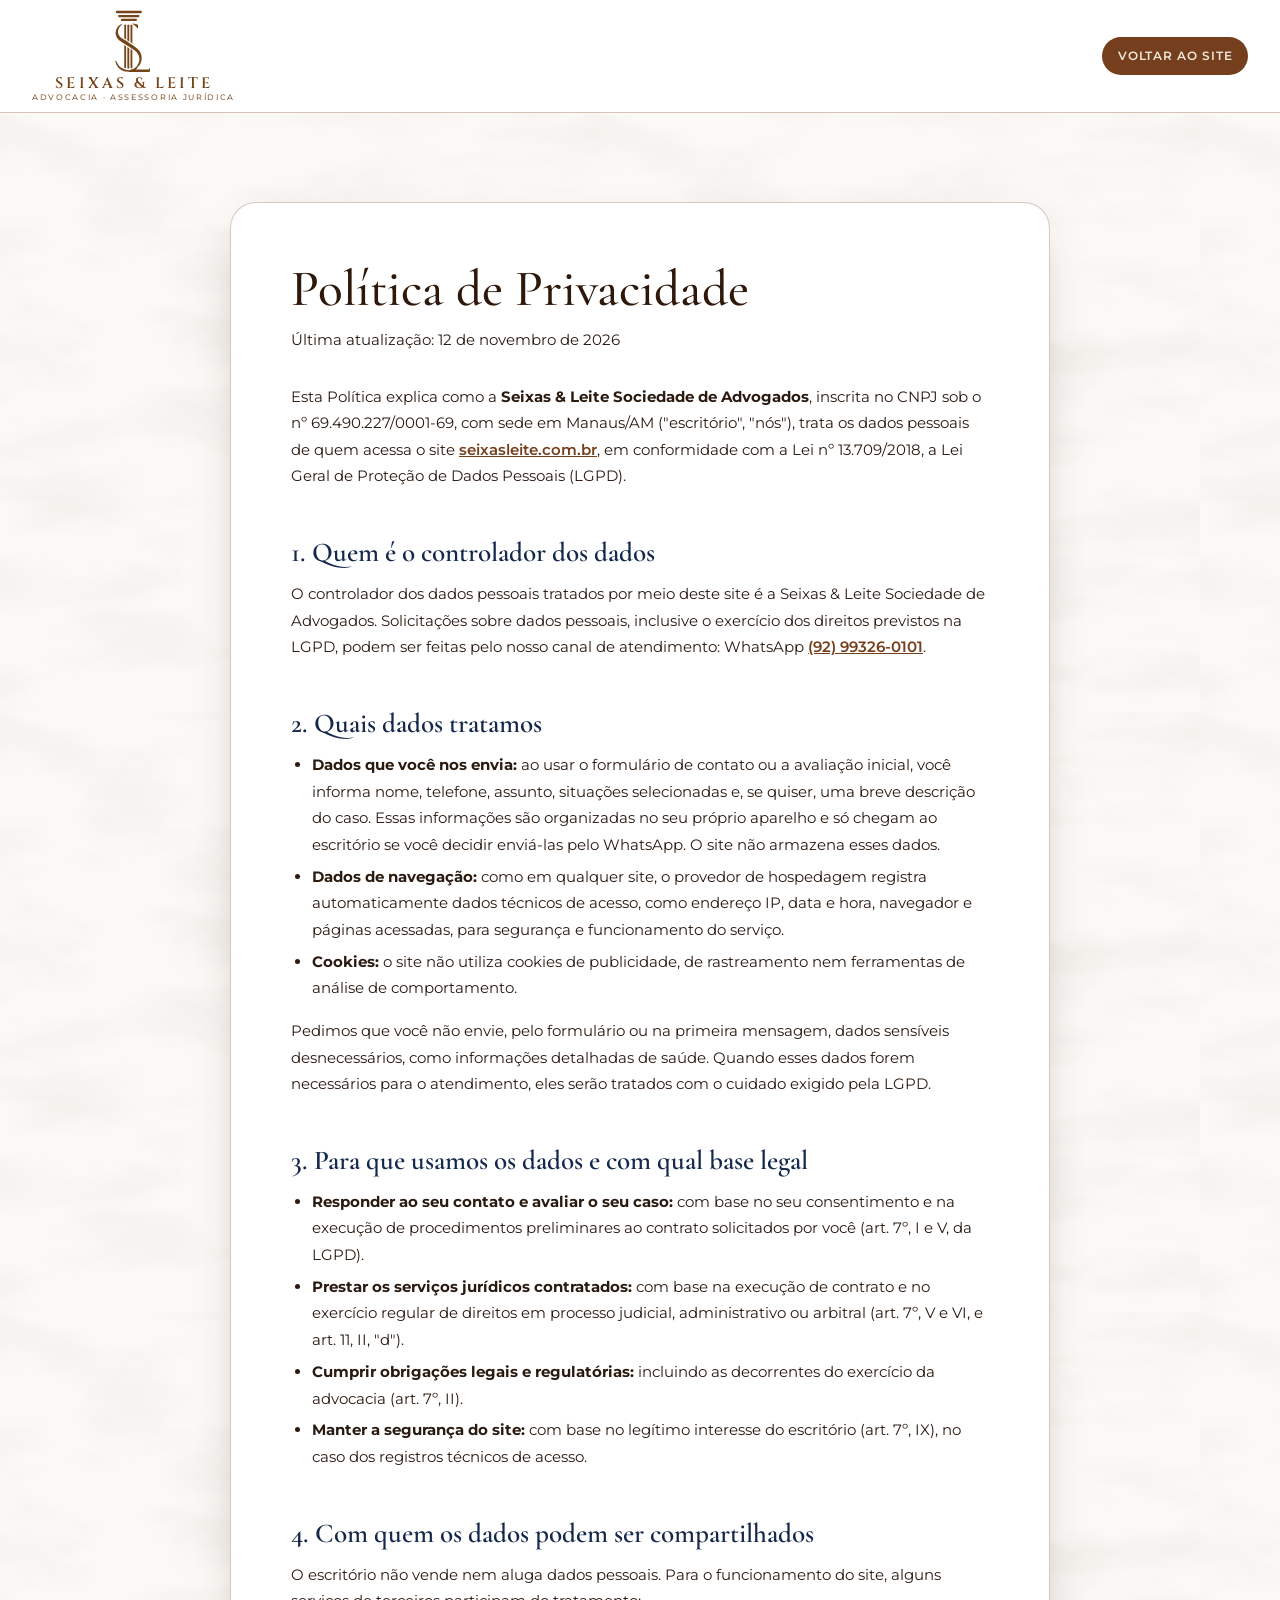
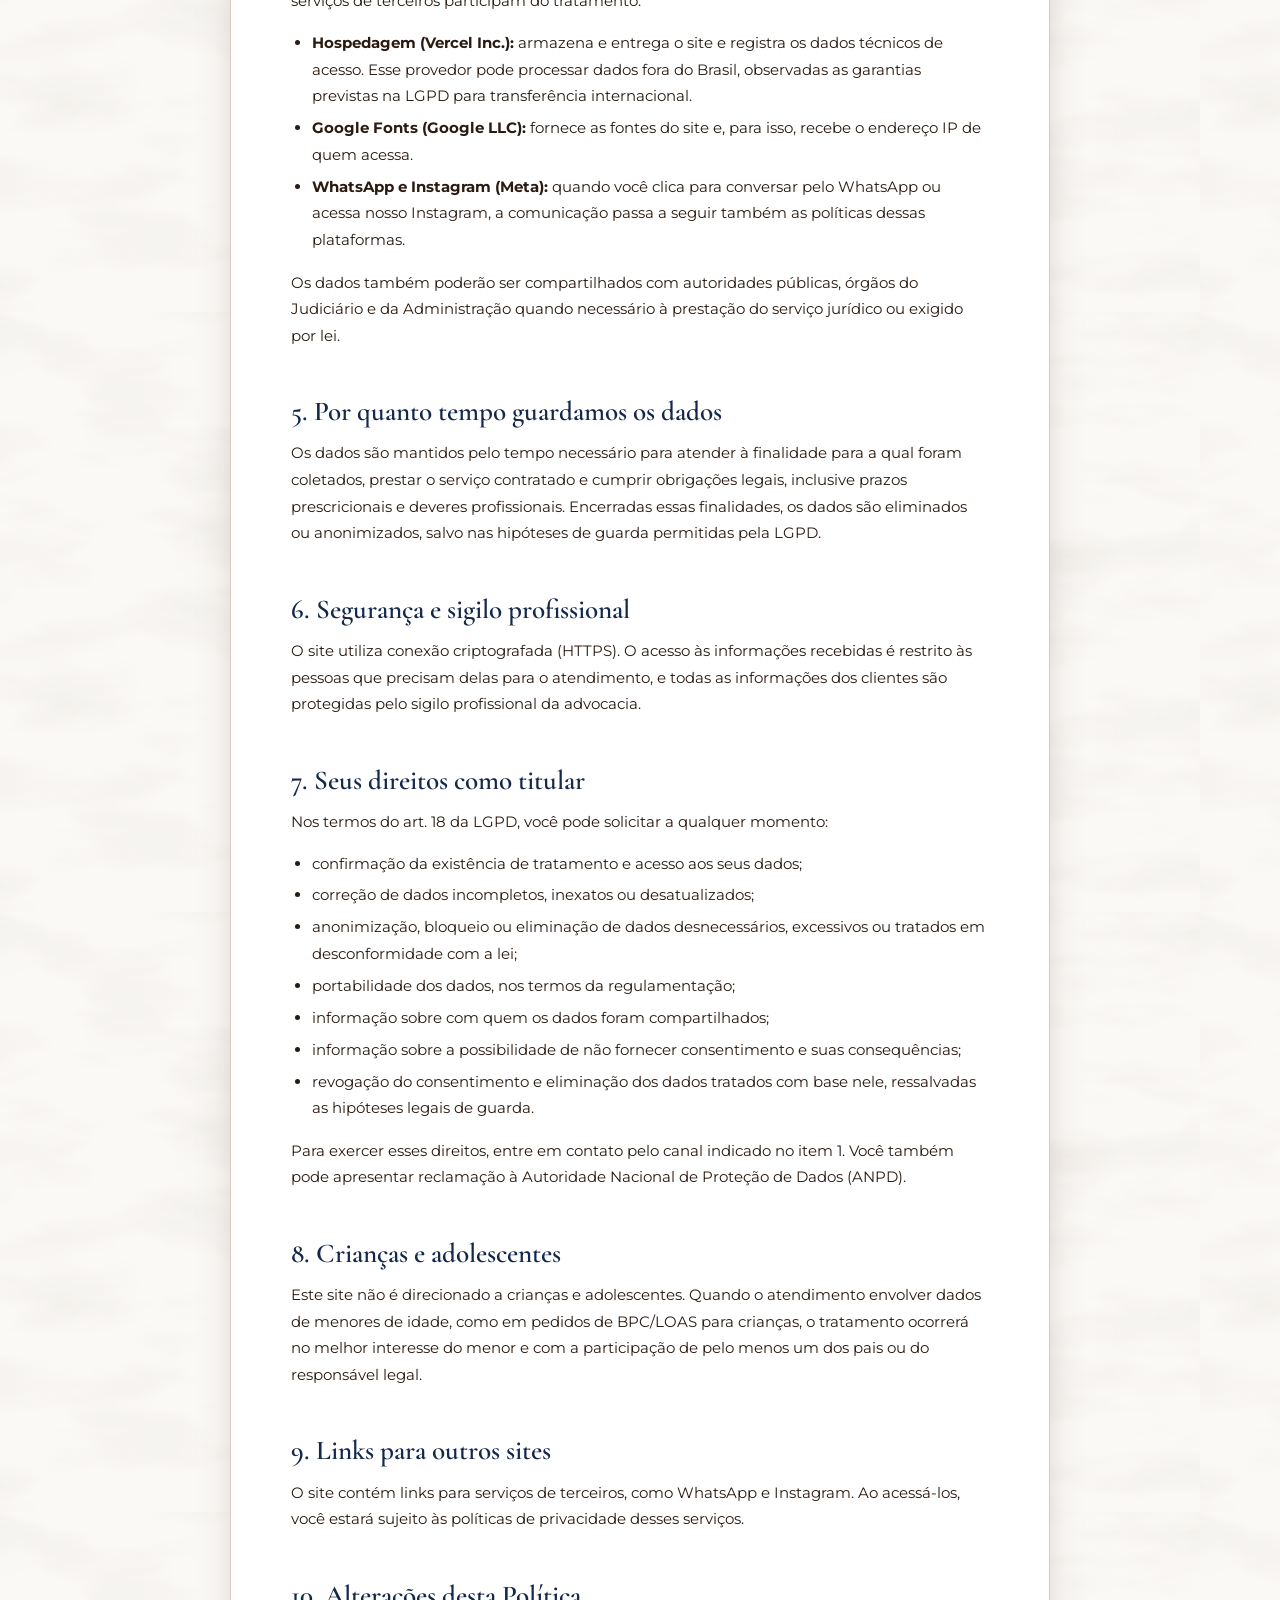
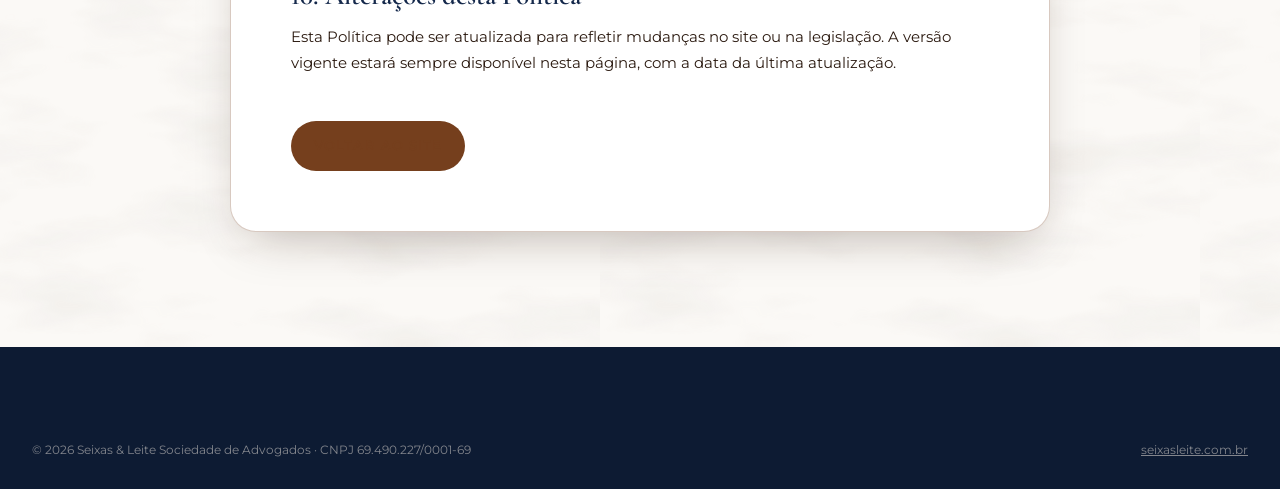
==== commit fc787fba: "Logo em vetor para ficar nítida em qualquer tela Recria o monograma S|L em SVG (geometria exata e S " ====
--- a/politica-de-privacidade.html
+++ b/politica-de-privacidade.html
@@ -13,14 +13,16 @@
   <link rel="preconnect" href="https://fonts.googleapis.com">
   <link rel="preconnect" href="https://fonts.gstatic.com" crossorigin>
   <link href="https://fonts.googleapis.com/css2?family=Cinzel:wght@400;500;600;700&family=Cormorant+Garamond:ital,wght@0,400;0,500;0,600;0,700;1,500&family=Montserrat:wght@300;400;500;600;700&display=swap" rel="stylesheet">
-  <link rel="stylesheet" href="/css/style.css?v=20261112">
+  <link rel="stylesheet" href="/css/style.css?v=20261113">
 </head>
 <body class="legal-page">
 
   <header class="header">
     <div class="header__inner container">
       <a href="/" class="brand" aria-label="Seixas & Leite - início">
-        <img src="/assets/img/logo-topo.png" alt="Seixas &amp; Leite Advocacia" class="brand__logo" width="400" height="345">
+        <img src="/assets/img/logo-monograma.svg" alt="" class="brand__mark" width="150" height="250">
+        <span class="brand__name">Seixas &amp; Leite</span>
+        <span class="brand__tag">Advocacia · Assessoria Jurídica</span>
       </a>
       <a href="/" class="btn btn--coffee btn--sm">Voltar ao site</a>
     </div>
--- a/css/style.css
+++ b/css/style.css
@@ -1059,3 +1059,15 @@
 .legal__back { display: inline-flex; margin-top: 2.2em; }
 .consent a { color: var(--coffee); font-weight: 600; }
 .footer__bottom a { color: inherit; }
+
+/* =========================================================
+   LOGO EM VETOR (monograma SVG + nome em texto)
+   ========================================================= */
+.brand { display: inline-flex; flex-direction: column; align-items: center; justify-content: center; gap: 3px; height: 100%; color: #754419; text-decoration: none; line-height: 1; }
+.brand__mark { display: block; width: auto; height: calc(var(--header-h) * .56); transition: transform .5s var(--ease); }
+.brand:hover .brand__mark { transform: translateY(-2px); }
+.brand__name { font-family: var(--f-logo); font-weight: 600; font-size: calc(var(--header-h) * .135); letter-spacing: .2em; margin-right: -.2em; text-transform: uppercase; white-space: nowrap; }
+.brand__tag { font-family: var(--f-body); font-weight: 500; font-size: calc(var(--header-h) * .068); letter-spacing: .22em; margin-right: -.22em; text-transform: uppercase; white-space: nowrap; opacity: .85; }
+@media (max-width: 420px) { .brand__tag { display: none; } .brand__mark { height: calc(var(--header-h) * .6); } .brand__name { font-size: 11.5px; } }
+.footer__mark { display: block; width: auto; height: 84px; margin-bottom: 16px; }
+@media (max-width: 620px) { .footer__mark { height: 64px; margin: 0; } }
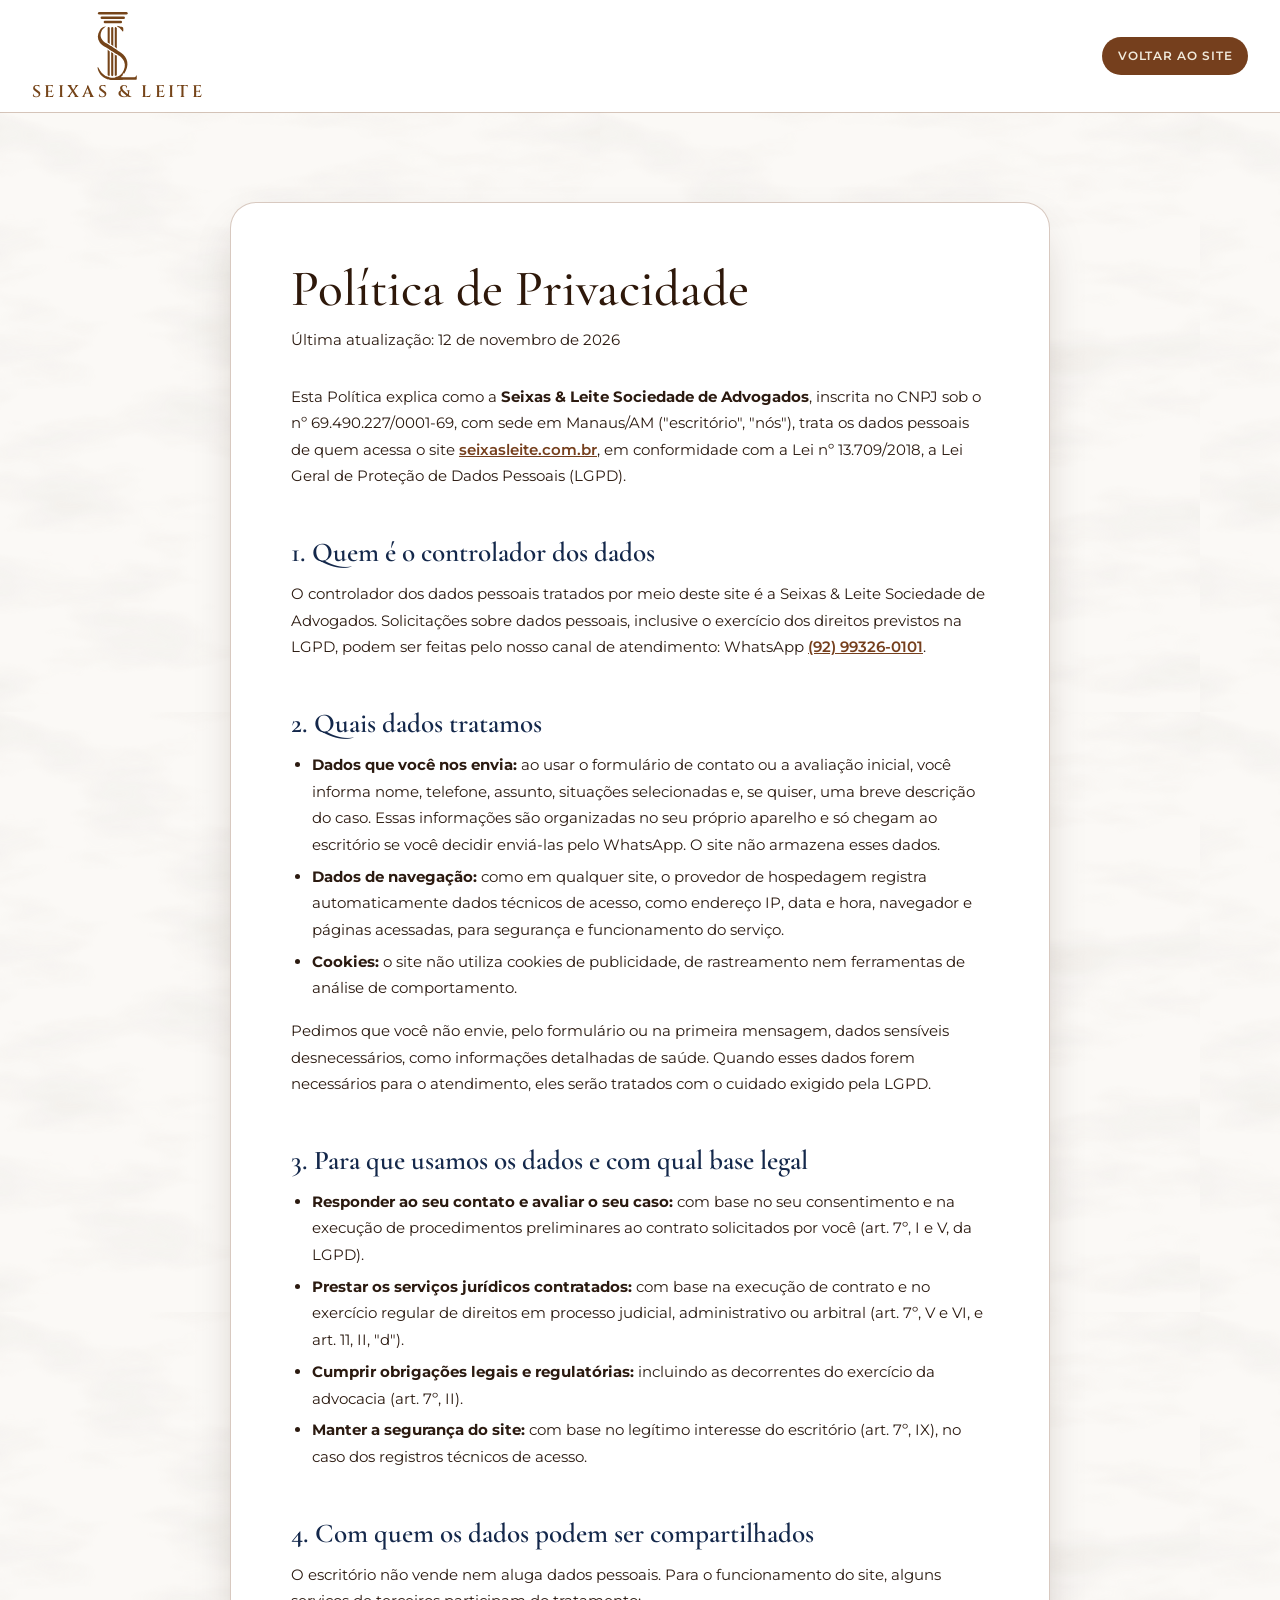
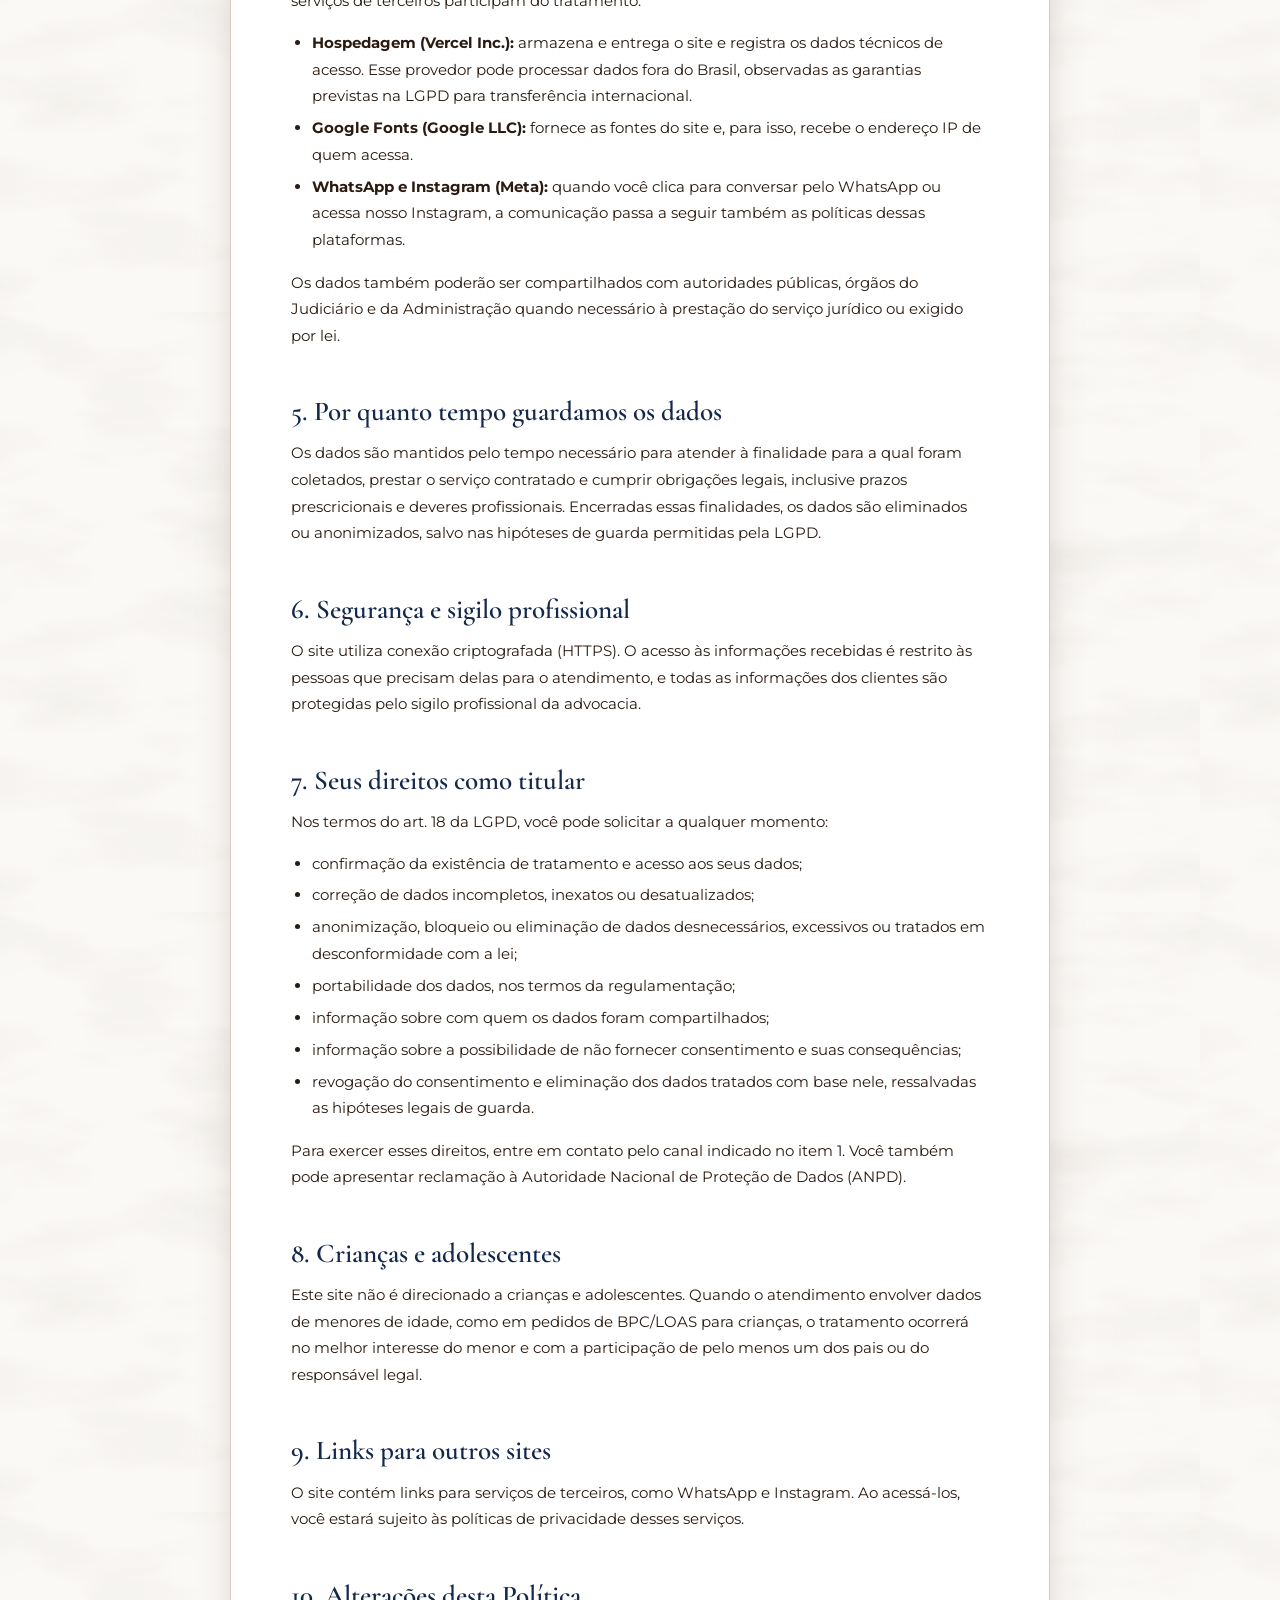
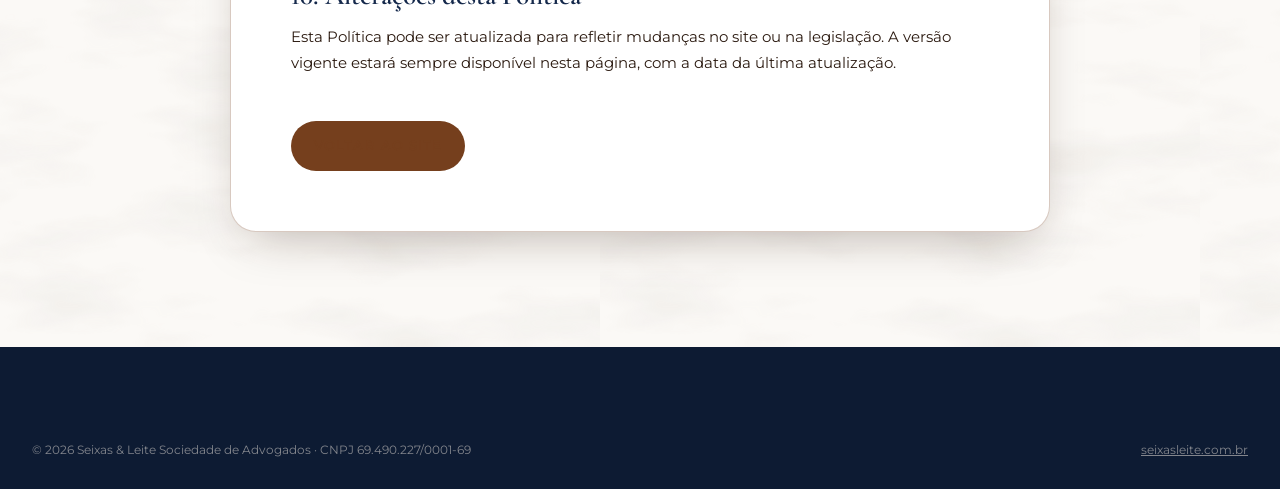
==== commit a15e314e: "Logo do topo só com o monograma e o nome Co-Authored-By: Claude Opus 5.5 <noreply@anthropic.com>" ====
--- a/politica-de-privacidade.html
+++ b/politica-de-privacidade.html
@@ -13,7 +13,7 @@
   <link rel="preconnect" href="https://fonts.googleapis.com">
   <link rel="preconnect" href="https://fonts.gstatic.com" crossorigin>
   <link href="https://fonts.googleapis.com/css2?family=Cinzel:wght@400;500;600;700&family=Cormorant+Garamond:ital,wght@0,400;0,500;0,600;0,700;1,500&family=Montserrat:wght@300;400;500;600;700&display=swap" rel="stylesheet">
-  <link rel="stylesheet" href="/css/style.css?v=20261113">
+  <link rel="stylesheet" href="/css/style.css?v=20261113b">
 </head>
 <body class="legal-page">
 
@@ -22,7 +22,6 @@
       <a href="/" class="brand" aria-label="Seixas & Leite - início">
         <img src="/assets/img/logo-monograma.svg" alt="" class="brand__mark" width="150" height="250">
         <span class="brand__name">Seixas &amp; Leite</span>
-        <span class="brand__tag">Advocacia · Assessoria Jurídica</span>
       </a>
       <a href="/" class="btn btn--coffee btn--sm">Voltar ao site</a>
     </div>
--- a/css/style.css
+++ b/css/style.css
@@ -1064,10 +1064,9 @@
    LOGO EM VETOR (monograma SVG + nome em texto)
    ========================================================= */
 .brand { display: inline-flex; flex-direction: column; align-items: center; justify-content: center; gap: 3px; height: 100%; color: #754419; text-decoration: none; line-height: 1; }
-.brand__mark { display: block; width: auto; height: calc(var(--header-h) * .56); transition: transform .5s var(--ease); }
+.brand__mark { display: block; width: auto; height: calc(var(--header-h) * .62); transition: transform .5s var(--ease); }
 .brand:hover .brand__mark { transform: translateY(-2px); }
-.brand__name { font-family: var(--f-logo); font-weight: 600; font-size: calc(var(--header-h) * .135); letter-spacing: .2em; margin-right: -.2em; text-transform: uppercase; white-space: nowrap; }
-.brand__tag { font-family: var(--f-body); font-weight: 500; font-size: calc(var(--header-h) * .068); letter-spacing: .22em; margin-right: -.22em; text-transform: uppercase; white-space: nowrap; opacity: .85; }
-@media (max-width: 420px) { .brand__tag { display: none; } .brand__mark { height: calc(var(--header-h) * .6); } .brand__name { font-size: 11.5px; } }
+.brand__name { font-family: var(--f-logo); font-weight: 600; font-size: calc(var(--header-h) * .15); letter-spacing: .2em; margin-right: -.2em; text-transform: uppercase; white-space: nowrap; }
+@media (max-width: 420px) { .brand__mark { height: calc(var(--header-h) * .64); } .brand__name { font-size: 12.5px; } }
 .footer__mark { display: block; width: auto; height: 84px; margin-bottom: 16px; }
 @media (max-width: 620px) { .footer__mark { height: 64px; margin: 0; } }
